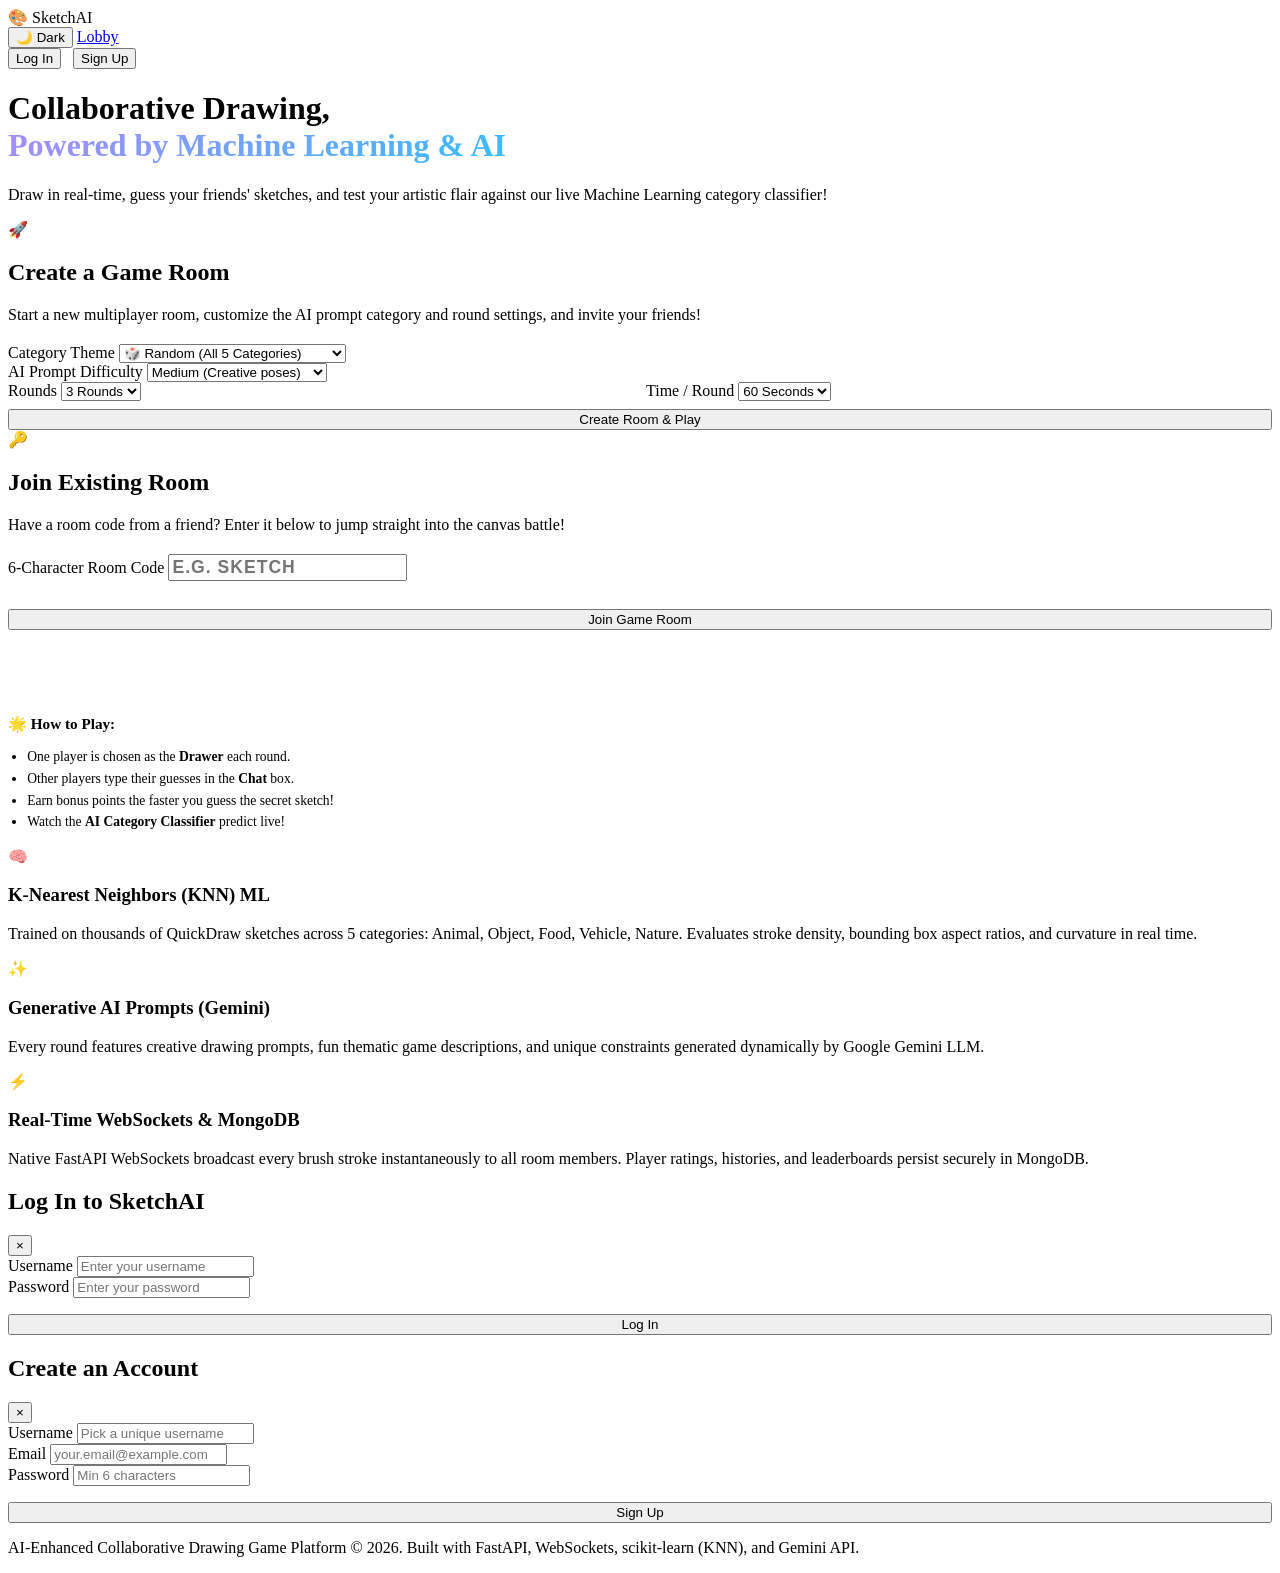
==== Frontend/index.html @ 798895f4 "Fix: WhatsApp-like chat scroll, continuous live stroke streaming, space in usernames, and glowing an" ====
<!DOCTYPE html>
<html lang="en">
<head>
  <meta charset="UTF-8">
  <meta name="viewport" content="width=device-width, initial-scale=1.0">
  <title>SketchAI - Collaborative Drawing Game</title>
  <link rel="stylesheet" href="/static/css/styles.css?v=3.0">
  <link rel="preconnect" href="https://fonts.googleapis.com">
  <link rel="preconnect" href="https://fonts.gstatic.com" crossorigin>
  <link href="https://fonts.googleapis.com/css2?family=Inter:wght@400;500;600;700;800&display=swap" rel="stylesheet">
</head>
<body>

  <!-- Navigation Bar -->
  <header class="navbar">
    <div class="brand">
      <span class="brand-icon">🎨</span>
      <span>SketchAI</span>
    </div>
    <nav class="nav-links">
      <button class="theme-toggle-btn" title="Toggle Light / Dark Mode">
        <span class="theme-toggle-icon">🌙</span>
        <span class="theme-toggle-text">Dark</span>
      </button>
      <a href="/" class="nav-item active">Lobby</a>
      <div id="nav-user-section" style="display:flex; align-items:center; gap:0.75rem;">
        <button class="btn btn-secondary open-login-btn">Log In</button>
        <button class="btn btn-primary open-register-btn">Sign Up</button>
      </div>
    </nav>
  </header>

  <!-- Hero Section -->
  <main class="hero-container">
    <div class="hero-header">
      <h1 class="hero-title">
        Collaborative Drawing, <br>
        <span style="background:linear-gradient(135deg, #a78bfa, #38bdf8); -webkit-background-clip:text; -webkit-text-fill-color:transparent;">
          Powered by Machine Learning & AI
        </span>
      </h1>
      <p class="hero-subtitle" id="hero-game-description">
        Draw in real-time, guess your friends' sketches, and test your artistic flair against our live Machine Learning category classifier!
      </p>
    </div>

    <!-- Quick Action Cards: Create & Join -->
    <div class="cards-grid">
      <!-- Create Room Card -->
      <div class="feature-card">
        <span class="card-icon">🚀</span>
        <h2 class="card-title">Create a Game Room</h2>
        <p class="card-desc">Start a new multiplayer room, customize the AI prompt category and round settings, and invite your friends!</p>
        
        <form id="create-room-form" style="margin-top:1.25rem;">
          <div class="form-group">
            <label class="form-label">Category Theme</label>
            <select id="room-category" class="form-select">
              <option value="Random">🎲 Random (All 5 Categories)</option>
              <option value="Animal">🐾 Animals (Cat, Dog, Bird...)</option>
              <option value="Food">🍕 Food (Pizza, Cake, Apple...)</option>
              <option value="Vehicle">🚗 Vehicles (Car, Airplane...)</option>
              <option value="Nature">🌲 Nature (Tree, Sun, Mountain...)</option>
              <option value="Object">☕ Objects (Cup, Clock, Chair...)</option>
            </select>
          </div>

          <div class="form-group">
            <label class="form-label">AI Prompt Difficulty</label>
            <select id="room-difficulty" class="form-select">
              <option value="easy">Easy (Classic shapes)</option>
              <option value="medium" selected>Medium (Creative poses)</option>
              <option value="hard">Hard (Detailed challenges)</option>
            </select>
          </div>

          <div style="display:grid; grid-template-columns:1fr 1fr; gap:0.75rem;">
            <div class="form-group">
              <label class="form-label">Rounds</label>
              <select id="room-rounds" class="form-select">
                <option value="1">1 Round</option>
                <option value="2">2 Rounds</option>
                <option value="3" selected>3 Rounds</option>
                <option value="5">5 Rounds</option>
              </select>
            </div>
            <div class="form-group">
              <label class="form-label">Time / Round</label>
              <select id="room-duration" class="form-select">
                <option value="45">45 Seconds</option>
                <option value="60" selected>60 Seconds</option>
                <option value="90">90 Seconds</option>
              </select>
            </div>
          </div>

          <button type="submit" class="btn btn-primary" style="width:100%; margin-top:0.5rem;">
            Create Room & Play
          </button>
        </form>
      </div>

      <!-- Join Room Card -->
      <div class="feature-card">
        <span class="card-icon">🔑</span>
        <h2 class="card-title">Join Existing Room</h2>
        <p class="card-desc">Have a room code from a friend? Enter it below to jump straight into the canvas battle!</p>

        <form id="join-room-form" style="margin-top:1.25rem;">
          <div class="form-group">
            <label class="form-label">6-Character Room Code</label>
            <input type="text" id="join-room-code" class="form-input" placeholder="e.g. SKETCH" maxlength="8" required style="text-transform:uppercase; font-weight:700; font-size:1.1rem; letter-spacing:1px;">
          </div>
          <button type="submit" class="btn btn-accent" style="width:100%; margin-top:1.8rem;">
            Join Game Room
          </button>
        </form>

        <div style="margin-top:2.5rem; padding-top:1.5rem; border-top:1px solid var(--border-color);">
          <h4 style="font-size:0.95rem; color:var(--text-muted); margin-bottom:0.75rem;">🌟 How to Play:</h4>
          <ul style="color:var(--text-muted); font-size:0.85rem; line-height:1.6; padding-left:1.2rem;">
            <li>One player is chosen as the <strong>Drawer</strong> each round.</li>
            <li>Other players type their guesses in the <strong>Chat</strong> box.</li>
            <li>Earn bonus points the faster you guess the secret sketch!</li>
            <li>Watch the <strong>AI Category Classifier</strong> predict live!</li>
          </ul>
        </div>
      </div>
    </div>

    <!-- Features Overview -->
    <div class="cards-grid">
      <div class="feature-card">
        <span class="card-icon">🧠</span>
        <h3 class="card-title">K-Nearest Neighbors (KNN) ML</h3>
        <p class="card-desc">Trained on thousands of QuickDraw sketches across 5 categories: Animal, Object, Food, Vehicle, Nature. Evaluates stroke density, bounding box aspect ratios, and curvature in real time.</p>
      </div>
      <div class="feature-card">
        <span class="card-icon">✨</span>
        <h3 class="card-title">Generative AI Prompts (Gemini)</h3>
        <p class="card-desc">Every round features creative drawing prompts, fun thematic game descriptions, and unique constraints generated dynamically by Google Gemini LLM.</p>
      </div>
      <div class="feature-card">
        <span class="card-icon">⚡</span>
        <h3 class="card-title">Real-Time WebSockets & MongoDB</h3>
        <p class="card-desc">Native FastAPI WebSockets broadcast every brush stroke instantaneously to all room members. Player ratings, histories, and leaderboards persist securely in MongoDB.</p>
      </div>
    </div>
  </main>

  <!-- Login Modal -->
  <div id="login-modal" class="modal-overlay">
    <div class="modal-card">
      <div class="modal-header">
        <h2>Log In to SketchAI</h2>
        <button class="modal-close">&times;</button>
      </div>
      <form id="login-form">
        <div class="form-group">
          <label class="form-label">Username</label>
          <input type="text" id="login-username" class="form-input" required placeholder="Enter your username">
        </div>
        <div class="form-group">
          <label class="form-label">Password</label>
          <input type="password" id="login-password" class="form-input" required placeholder="Enter your password">
        </div>
        <button type="submit" class="btn btn-primary" style="width:100%; margin-top:1rem;">Log In</button>
      </form>
    </div>
  </div>

  <!-- Register Modal -->
  <div id="register-modal" class="modal-overlay">
    <div class="modal-card">
      <div class="modal-header">
        <h2>Create an Account</h2>
        <button class="modal-close">&times;</button>
      </div>
      <form id="register-form">
        <div class="form-group">
          <label class="form-label">Username</label>
          <input type="text" id="reg-username" class="form-input" required placeholder="Pick a unique username">
        </div>
        <div class="form-group">
          <label class="form-label">Email</label>
          <input type="email" id="reg-email" class="form-input" required placeholder="your.email@example.com">
        </div>
        <div class="form-group">
          <label class="form-label">Password</label>
          <input type="password" id="reg-password" class="form-input" required placeholder="Min 6 characters">
        </div>
        <button type="submit" class="btn btn-accent" style="width:100%; margin-top:1rem;">Sign Up</button>
      </form>
    </div>
  </div>

  <footer>
    <p>AI-Enhanced Collaborative Drawing Game Platform &copy; 2026. Built with FastAPI, WebSockets, scikit-learn (KNN), and Gemini API.</p>
  </footer>

  <script src="/static/js/api.js?v=3.0"></script>
  <script src="/static/js/auth.js?v=3.0"></script>
  <script>
    // Handle create room
    document.getElementById('create-room-form')?.addEventListener('submit', async (e) => {
      e.preventDefault();
      const category = document.getElementById('room-category').value;
      const difficulty = document.getElementById('room-difficulty').value;
      const rounds = parseInt(document.getElementById('room-rounds').value, 10);
      const duration = parseInt(document.getElementById('room-duration').value, 10);

      try {
        const room = await api.createRoom({
          category,
          difficulty,
          max_rounds: rounds,
          round_duration: duration
        });
        showToast(`Room created: ${room.room_code}! Redirecting...`, 'success');
        setTimeout(() => {
          window.location.href = `/game?room=${room.room_code}`;
        }, 800);
      } catch (err) {
        showToast(err.message, 'error');
      }
    });

    // Handle join room
    document.getElementById('join-room-form')?.addEventListener('submit', async (e) => {
      e.preventDefault();
      const code = document.getElementById('join-room-code').value.trim().toUpperCase();
      if (!code) return;

      try {
        const room = await api.joinRoom(code);
        showToast(`Joining room ${room.room_code}...`, 'success');
        setTimeout(() => {
          window.location.href = `/game?room=${room.room_code}`;
        }, 600);
      } catch (err) {
        showToast(err.message, 'error');
      }
    });

    // Load AI game description
    api.getGameDescription().then(data => {
      if (data && data.description) {
        document.getElementById('hero-game-description').textContent = data.description;
      }
    }).catch(() => {});
  </script>
</body>
</html>
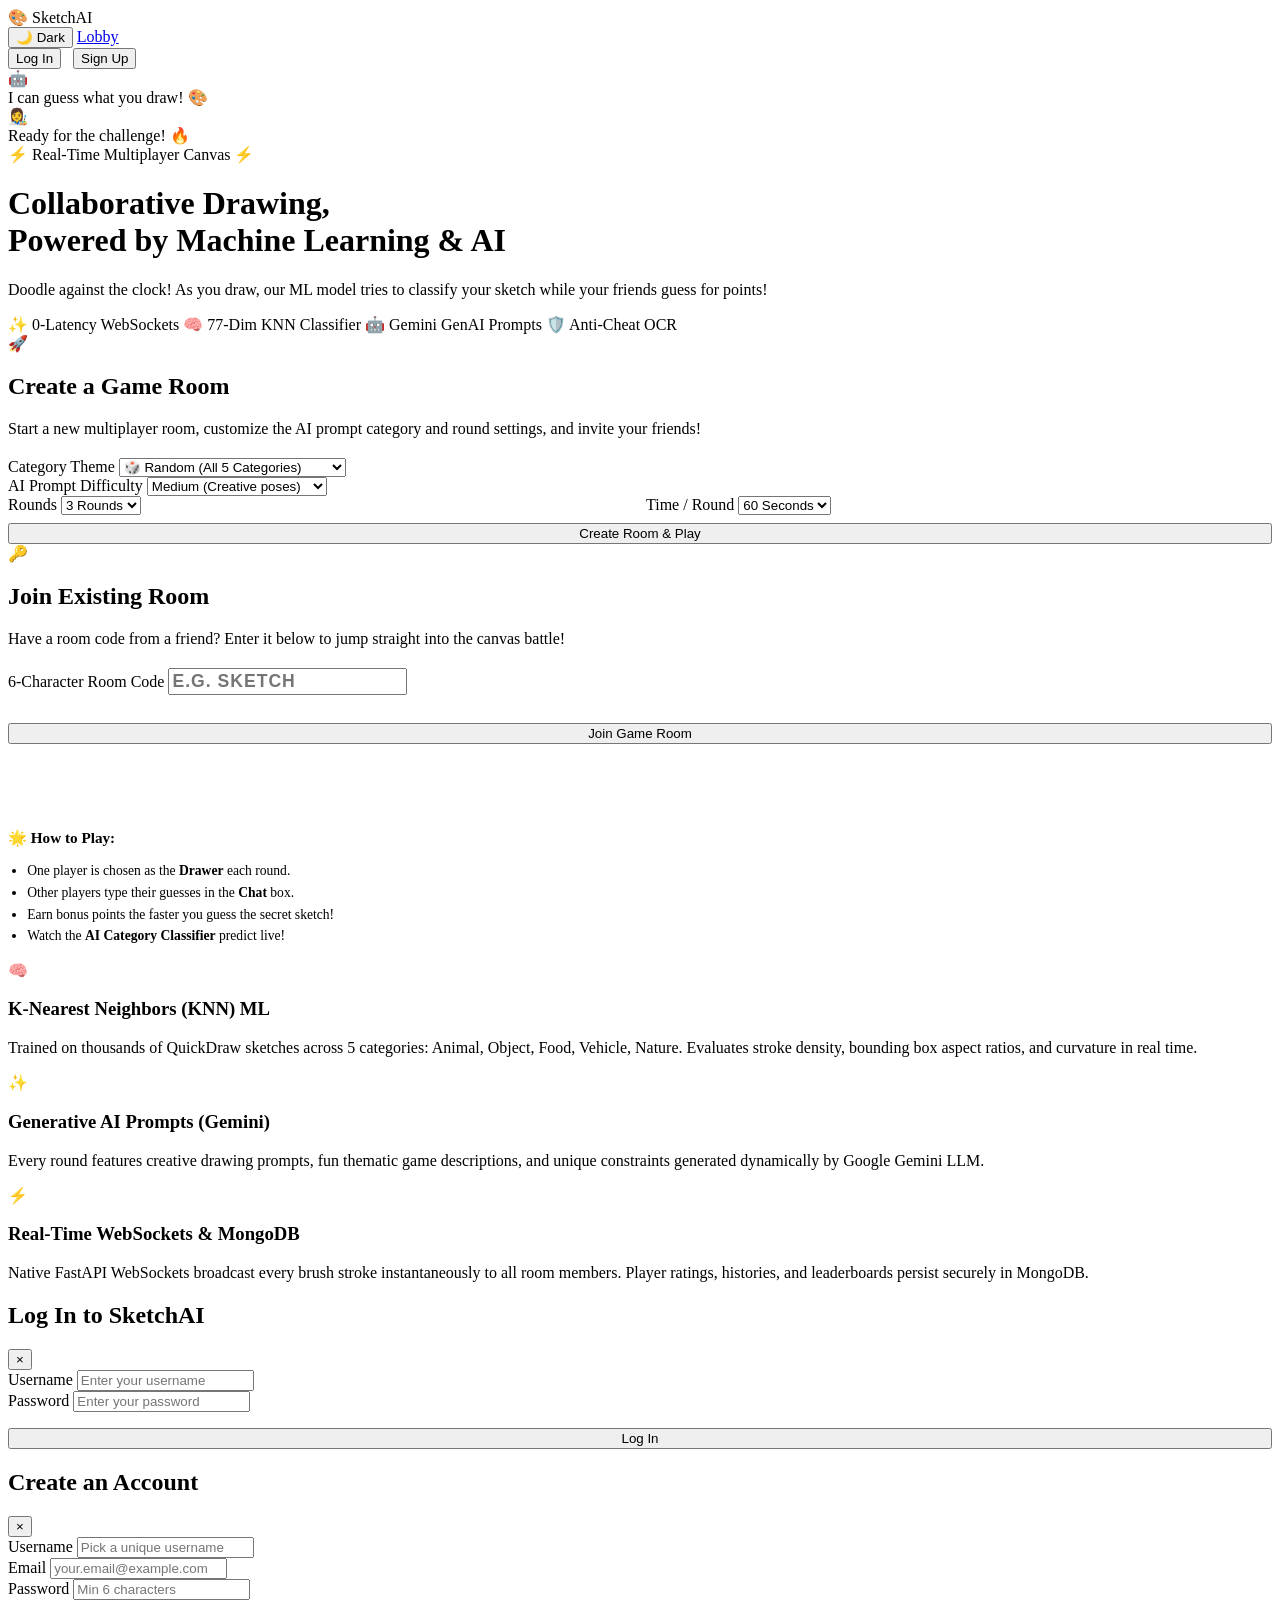
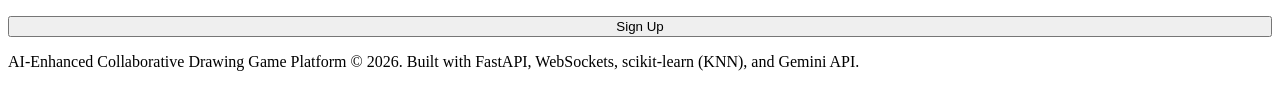
==== commit 415b2970: "Mass UI overhaul: High-contrast moving animated gradient text, floating interactive mascots, feature" ====
--- a/Frontend/index.html
+++ b/Frontend/index.html
@@ -11,6 +11,9 @@
 </head>
 <body>
 
+  <!-- Background Floating Animated Particles Canvas -->
+  <canvas id="bg-particle-canvas" style="position:fixed; top:0; left:0; width:100vw; height:100vh; pointer-events:none; z-index:0;"></canvas>
+
   <!-- Navigation Bar -->
   <header class="navbar">
     <div class="brand">
@@ -32,16 +35,37 @@
 
   <!-- Hero Section -->
   <main class="hero-container">
+    <!-- Floating Gamified Characters -->
+    <div class="mascot-container">
+      <div class="mascot mascot-left" title="AI Robot Master">
+        <div class="mascot-avatar">🤖</div>
+        <div class="mascot-speech">I can guess what you draw! 🎨</div>
+      </div>
+      <div class="mascot mascot-right" title="Player Artist">
+        <div class="mascot-avatar">👩‍🎨</div>
+        <div class="mascot-speech">Ready for the challenge! 🔥</div>
+      </div>
+    </div>
+
     <div class="hero-header">
+      <div class="hero-badge">⚡ Real-Time Multiplayer Canvas ⚡</div>
       <h1 class="hero-title">
         Collaborative Drawing, <br>
-        <span style="background:linear-gradient(135deg, #a78bfa, #38bdf8); -webkit-background-clip:text; -webkit-text-fill-color:transparent;">
+        <span class="hero-gradient-text">
           Powered by Machine Learning & AI
         </span>
       </h1>
       <p class="hero-subtitle" id="hero-game-description">
-        Draw in real-time, guess your friends' sketches, and test your artistic flair against our live Machine Learning category classifier!
+        Doodle against the clock! As you draw, our ML model tries to classify your sketch while your friends guess for points!
       </p>
+
+      <!-- Live Floating Badges -->
+      <div class="hero-tags">
+        <span class="tag-item">✨ 0-Latency WebSockets</span>
+        <span class="tag-item">🧠 77-Dim KNN Classifier</span>
+        <span class="tag-item">🤖 Gemini GenAI Prompts</span>
+        <span class="tag-item">🛡️ Anti-Cheat OCR</span>
+      </div>
     </div>
 
     <!-- Quick Action Cards: Create & Join -->
@@ -248,6 +272,76 @@
         document.getElementById('hero-game-description').textContent = data.description;
       }
     }).catch(() => {});
+
+    // --- Interactive Floating Animated Drawing Particles Canvas ---
+    (function initParticleCanvas() {
+      const canvas = document.getElementById('bg-particle-canvas');
+      if (!canvas) return;
+      const ctx = canvas.getContext('2d');
+      let w, h;
+      function resize() {
+        w = canvas.width = window.innerWidth;
+        h = canvas.height = window.innerHeight;
+      }
+      window.addEventListener('resize', resize);
+      resize();
+
+      const particles = [];
+      const colors = ['rgba(167, 139, 250, 0.45)', 'rgba(56, 189, 248, 0.45)', 'rgba(236, 72, 153, 0.4)', 'rgba(251, 191, 36, 0.35)'];
+      for (let i = 0; i < 45; i++) {
+        particles.push({
+          x: Math.random() * w,
+          y: Math.random() * h,
+          r: Math.random() * 4 + 2,
+          dx: (Math.random() - 0.5) * 0.9,
+          dy: (Math.random() - 0.5) * 0.9,
+          color: colors[Math.floor(Math.random() * colors.length)],
+          angle: Math.random() * Math.PI * 2,
+          speed: Math.random() * 0.02 + 0.01
+        });
+      }
+
+      function animate() {
+        ctx.clearRect(0, 0, w, h);
+
+        // Draw connections between close particles
+        for (let i = 0; i < particles.length; i++) {
+          for (let j = i + 1; j < particles.length; j++) {
+            const dist = Math.hypot(particles[i].x - particles[j].x, particles[i].y - particles[j].y);
+            if (dist < 130) {
+              ctx.strokeStyle = `rgba(167, 139, 250, ${0.2 * (1 - dist / 130)})`;
+              ctx.lineWidth = 1;
+              ctx.beginPath();
+              ctx.moveTo(particles[i].x, particles[i].y);
+              ctx.lineTo(particles[j].x, particles[j].y);
+              ctx.stroke();
+            }
+          }
+        }
+
+        // Draw and update particles
+        particles.forEach(p => {
+          p.x += p.dx;
+          p.y += p.dy;
+          p.angle += p.speed;
+
+          if (p.x < 0) p.x = w;
+          if (p.x > w) p.x = 0;
+          if (p.y < 0) p.y = h;
+          if (p.y > h) p.y = 0;
+
+          ctx.beginPath();
+          ctx.arc(p.x, p.y, p.r + Math.sin(p.angle) * 1.5, 0, Math.PI * 2);
+          ctx.fillStyle = p.color;
+          ctx.shadowBlur = 12;
+          ctx.shadowColor = p.color;
+          ctx.fill();
+        });
+
+        requestAnimationFrame(animate);
+      }
+      animate();
+    })();
   </script>
 </body>
 </html>
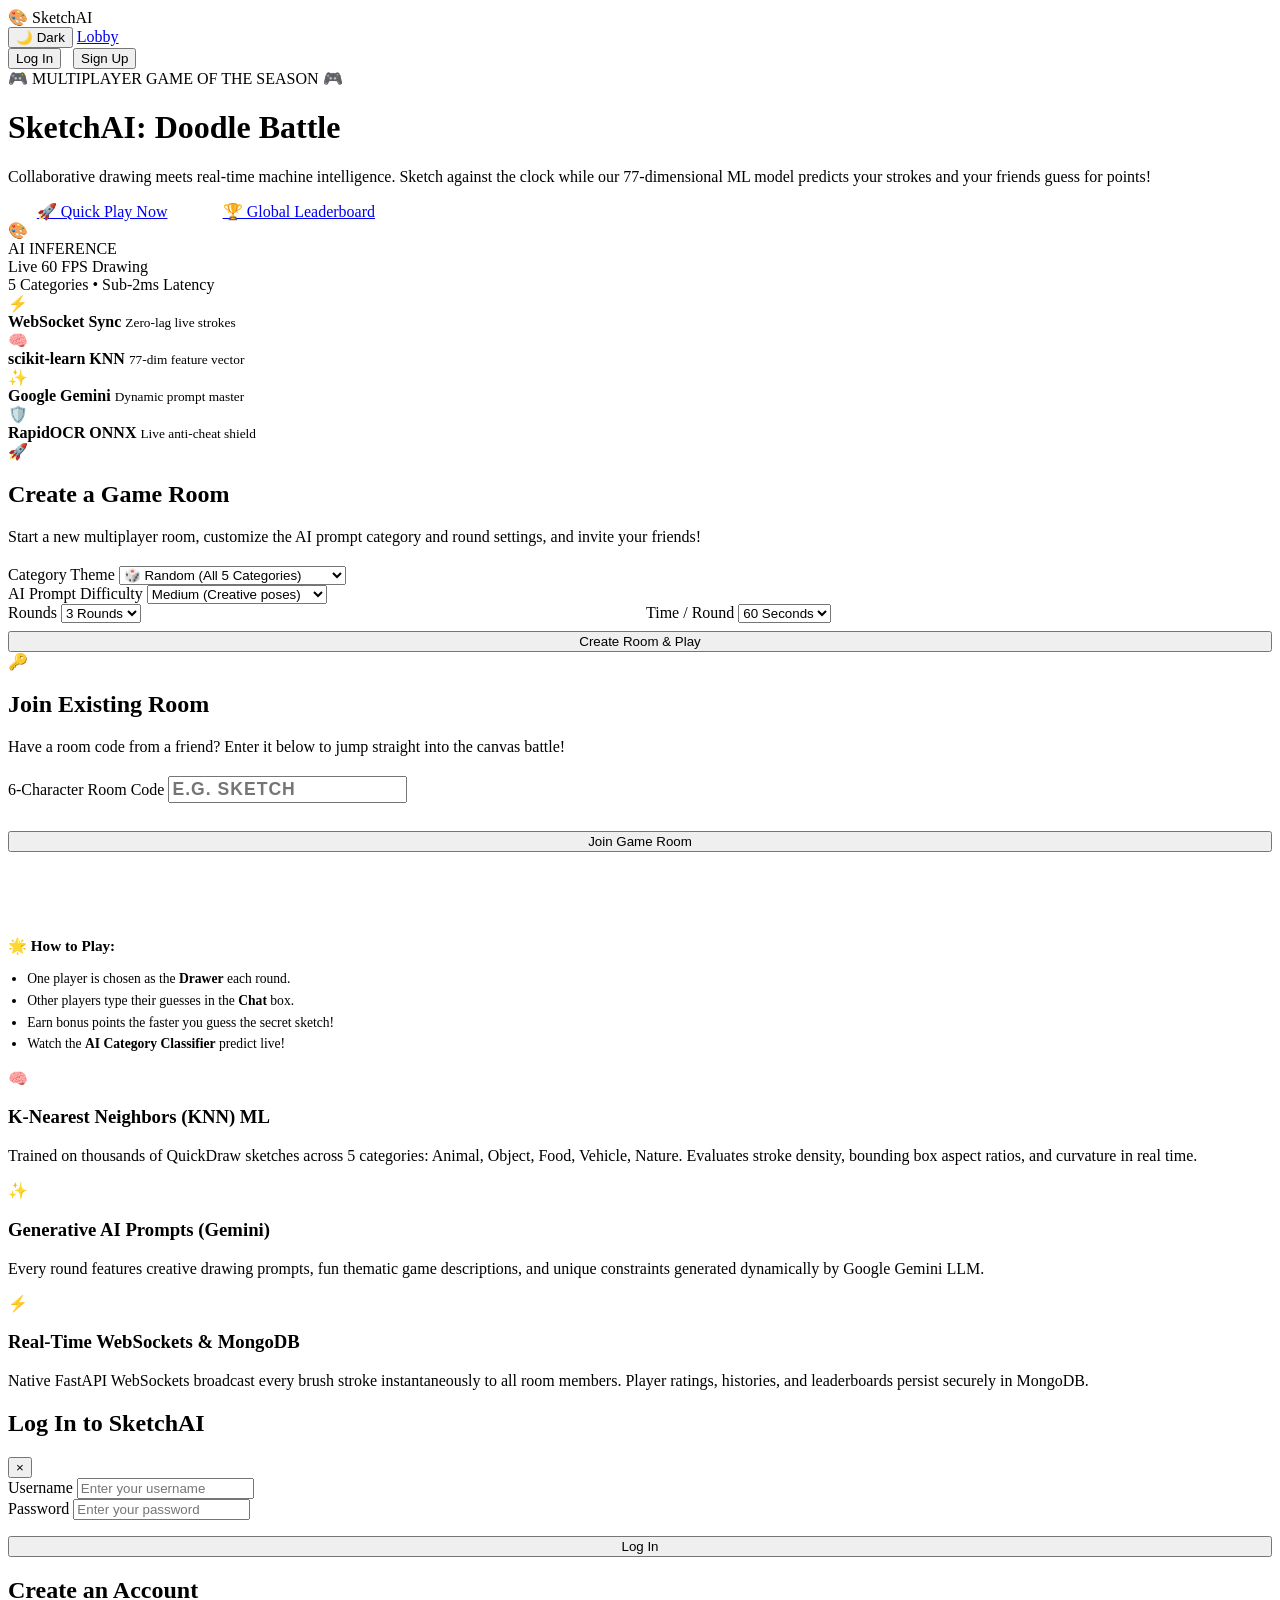
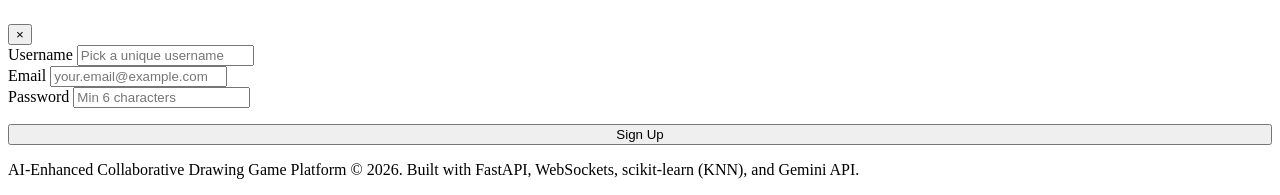
==== commit 14b8b62a: "Redesign: Premium Gaming Store & Console style Hero Showcase banner with live stat strip and quick a" ====
--- a/Frontend/index.html
+++ b/Frontend/index.html
@@ -33,43 +33,71 @@
     </nav>
   </header>
 
-  <!-- Hero Section -->
+  <!-- Hero Section (Gaming Store / Console Layout Inspiration) -->
   <main class="hero-container">
-    <!-- Floating Gamified Characters -->
-    <div class="mascot-container">
-      <div class="mascot mascot-left" title="AI Robot Master">
-        <div class="mascot-avatar">🤖</div>
-        <div class="mascot-speech">I can guess what you draw! 🎨</div>
-      </div>
-      <div class="mascot mascot-right" title="Player Artist">
-        <div class="mascot-avatar">👩‍🎨</div>
-        <div class="mascot-speech">Ready for the challenge! 🔥</div>
-      </div>
-    </div>
-
-    <div class="hero-header">
-      <div class="hero-badge">⚡ Real-Time Multiplayer Canvas ⚡</div>
-      <h1 class="hero-title">
-        Collaborative Drawing, <br>
-        <span class="hero-gradient-text">
-          Powered by Machine Learning & AI
-        </span>
-      </h1>
-      <p class="hero-subtitle" id="hero-game-description">
-        Doodle against the clock! As you draw, our ML model tries to classify your sketch while your friends guess for points!
-      </p>
-
-      <!-- Live Floating Badges -->
-      <div class="hero-tags">
-        <span class="tag-item">✨ 0-Latency WebSockets</span>
-        <span class="tag-item">🧠 77-Dim KNN Classifier</span>
-        <span class="tag-item">🤖 Gemini GenAI Prompts</span>
-        <span class="tag-item">🛡️ Anti-Cheat OCR</span>
+    <!-- Top Showcase Banner / Featured Game Spotlight -->
+    <div class="game-showcase-banner">
+      <div class="showcase-content">
+        <div class="showcase-badge">🎮 MULTIPLAYER GAME OF THE SEASON 🎮</div>
+        <h1 class="showcase-title">SketchAI: Doodle Battle</h1>
+        <p class="showcase-subtitle">
+          Collaborative drawing meets real-time machine intelligence. Sketch against the clock while our 77-dimensional ML model predicts your strokes and your friends guess for points!
+        </p>
+        <div class="showcase-actions">
+          <a href="#quick-play" class="btn btn-primary" style="padding:0.75rem 1.8rem; font-size:1rem;">🚀 Quick Play Now</a>
+          <a href="/dashboard" class="btn btn-secondary" style="padding:0.75rem 1.4rem;">🏆 Global Leaderboard</a>
+        </div>
+      </div>
+
+      <div class="showcase-art">
+        <div class="art-card">
+          <div class="art-visual">
+            <span class="art-emoji">🎨</span>
+            <div class="art-pulse"></div>
+          </div>
+          <div class="art-info">
+            <div class="art-tag">AI INFERENCE</div>
+            <div class="art-title">Live 60 FPS Drawing</div>
+            <div class="art-meta">5 Categories • Sub-2ms Latency</div>
+          </div>
+        </div>
+      </div>
+    </div>
+
+    <!-- Live Quick Stats Strip (Xbox / Steam Store Style) -->
+    <div class="store-stats-strip">
+      <div class="stat-pill">
+        <span class="pill-icon">⚡</span>
+        <div class="pill-text">
+          <strong>WebSocket Sync</strong>
+          <small>Zero-lag live strokes</small>
+        </div>
+      </div>
+      <div class="stat-pill">
+        <span class="pill-icon">🧠</span>
+        <div class="pill-text">
+          <strong>scikit-learn KNN</strong>
+          <small>77-dim feature vector</small>
+        </div>
+      </div>
+      <div class="stat-pill">
+        <span class="pill-icon">✨</span>
+        <div class="pill-text">
+          <strong>Google Gemini</strong>
+          <small>Dynamic prompt master</small>
+        </div>
+      </div>
+      <div class="stat-pill">
+        <span class="pill-icon">🛡️</span>
+        <div class="pill-text">
+          <strong>RapidOCR ONNX</strong>
+          <small>Live anti-cheat shield</small>
+        </div>
       </div>
     </div>
 
     <!-- Quick Action Cards: Create & Join -->
-    <div class="cards-grid">
+    <div id="quick-play" class="cards-grid">
       <!-- Create Room Card -->
       <div class="feature-card">
         <span class="card-icon">🚀</span>
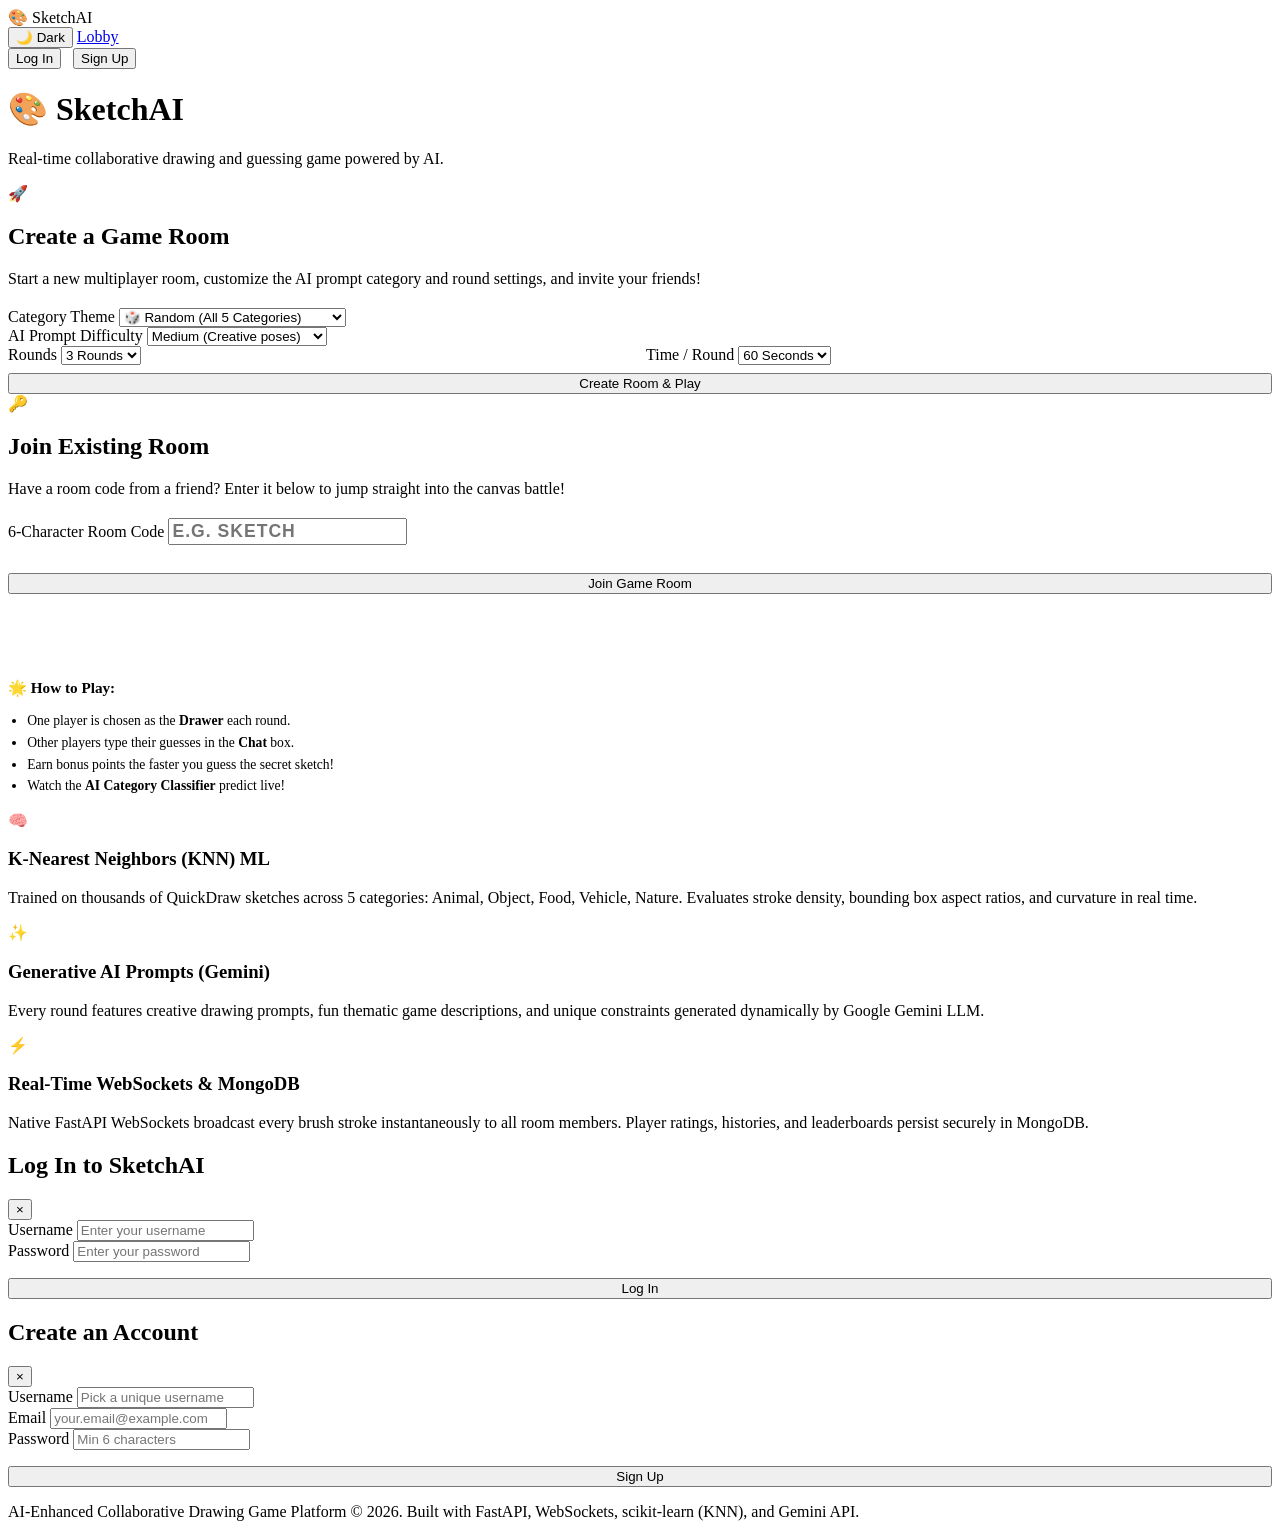
==== commit e5cbbb27: "Refactor to super clean, clutter-free minimalist design: Removed blue banner and noise, clean typogr" ====
--- a/Frontend/index.html
+++ b/Frontend/index.html
@@ -33,71 +33,17 @@
     </nav>
   </header>
 
-  <!-- Hero Section (Gaming Store / Console Layout Inspiration) -->
+  <!-- Clean, Elegant, Minimalist Lobby -->
   <main class="hero-container">
-    <!-- Top Showcase Banner / Featured Game Spotlight -->
-    <div class="game-showcase-banner">
-      <div class="showcase-content">
-        <div class="showcase-badge">🎮 MULTIPLAYER GAME OF THE SEASON 🎮</div>
-        <h1 class="showcase-title">SketchAI: Doodle Battle</h1>
-        <p class="showcase-subtitle">
-          Collaborative drawing meets real-time machine intelligence. Sketch against the clock while our 77-dimensional ML model predicts your strokes and your friends guess for points!
-        </p>
-        <div class="showcase-actions">
-          <a href="#quick-play" class="btn btn-primary" style="padding:0.75rem 1.8rem; font-size:1rem;">🚀 Quick Play Now</a>
-          <a href="/dashboard" class="btn btn-secondary" style="padding:0.75rem 1.4rem;">🏆 Global Leaderboard</a>
-        </div>
-      </div>
-
-      <div class="showcase-art">
-        <div class="art-card">
-          <div class="art-visual">
-            <span class="art-emoji">🎨</span>
-            <div class="art-pulse"></div>
-          </div>
-          <div class="art-info">
-            <div class="art-tag">AI INFERENCE</div>
-            <div class="art-title">Live 60 FPS Drawing</div>
-            <div class="art-meta">5 Categories • Sub-2ms Latency</div>
-          </div>
-        </div>
-      </div>
-    </div>
-
-    <!-- Live Quick Stats Strip (Xbox / Steam Store Style) -->
-    <div class="store-stats-strip">
-      <div class="stat-pill">
-        <span class="pill-icon">⚡</span>
-        <div class="pill-text">
-          <strong>WebSocket Sync</strong>
-          <small>Zero-lag live strokes</small>
-        </div>
-      </div>
-      <div class="stat-pill">
-        <span class="pill-icon">🧠</span>
-        <div class="pill-text">
-          <strong>scikit-learn KNN</strong>
-          <small>77-dim feature vector</small>
-        </div>
-      </div>
-      <div class="stat-pill">
-        <span class="pill-icon">✨</span>
-        <div class="pill-text">
-          <strong>Google Gemini</strong>
-          <small>Dynamic prompt master</small>
-        </div>
-      </div>
-      <div class="stat-pill">
-        <span class="pill-icon">🛡️</span>
-        <div class="pill-text">
-          <strong>RapidOCR ONNX</strong>
-          <small>Live anti-cheat shield</small>
-        </div>
-      </div>
+    <div class="clean-hero-header">
+      <h1 class="clean-title">🎨 SketchAI</h1>
+      <p class="clean-subtitle">
+        Real-time collaborative drawing and guessing game powered by AI.
+      </p>
     </div>
 
     <!-- Quick Action Cards: Create & Join -->
-    <div id="quick-play" class="cards-grid">
+    <div class="cards-grid">
       <!-- Create Room Card -->
       <div class="feature-card">
         <span class="card-icon">🚀</span>
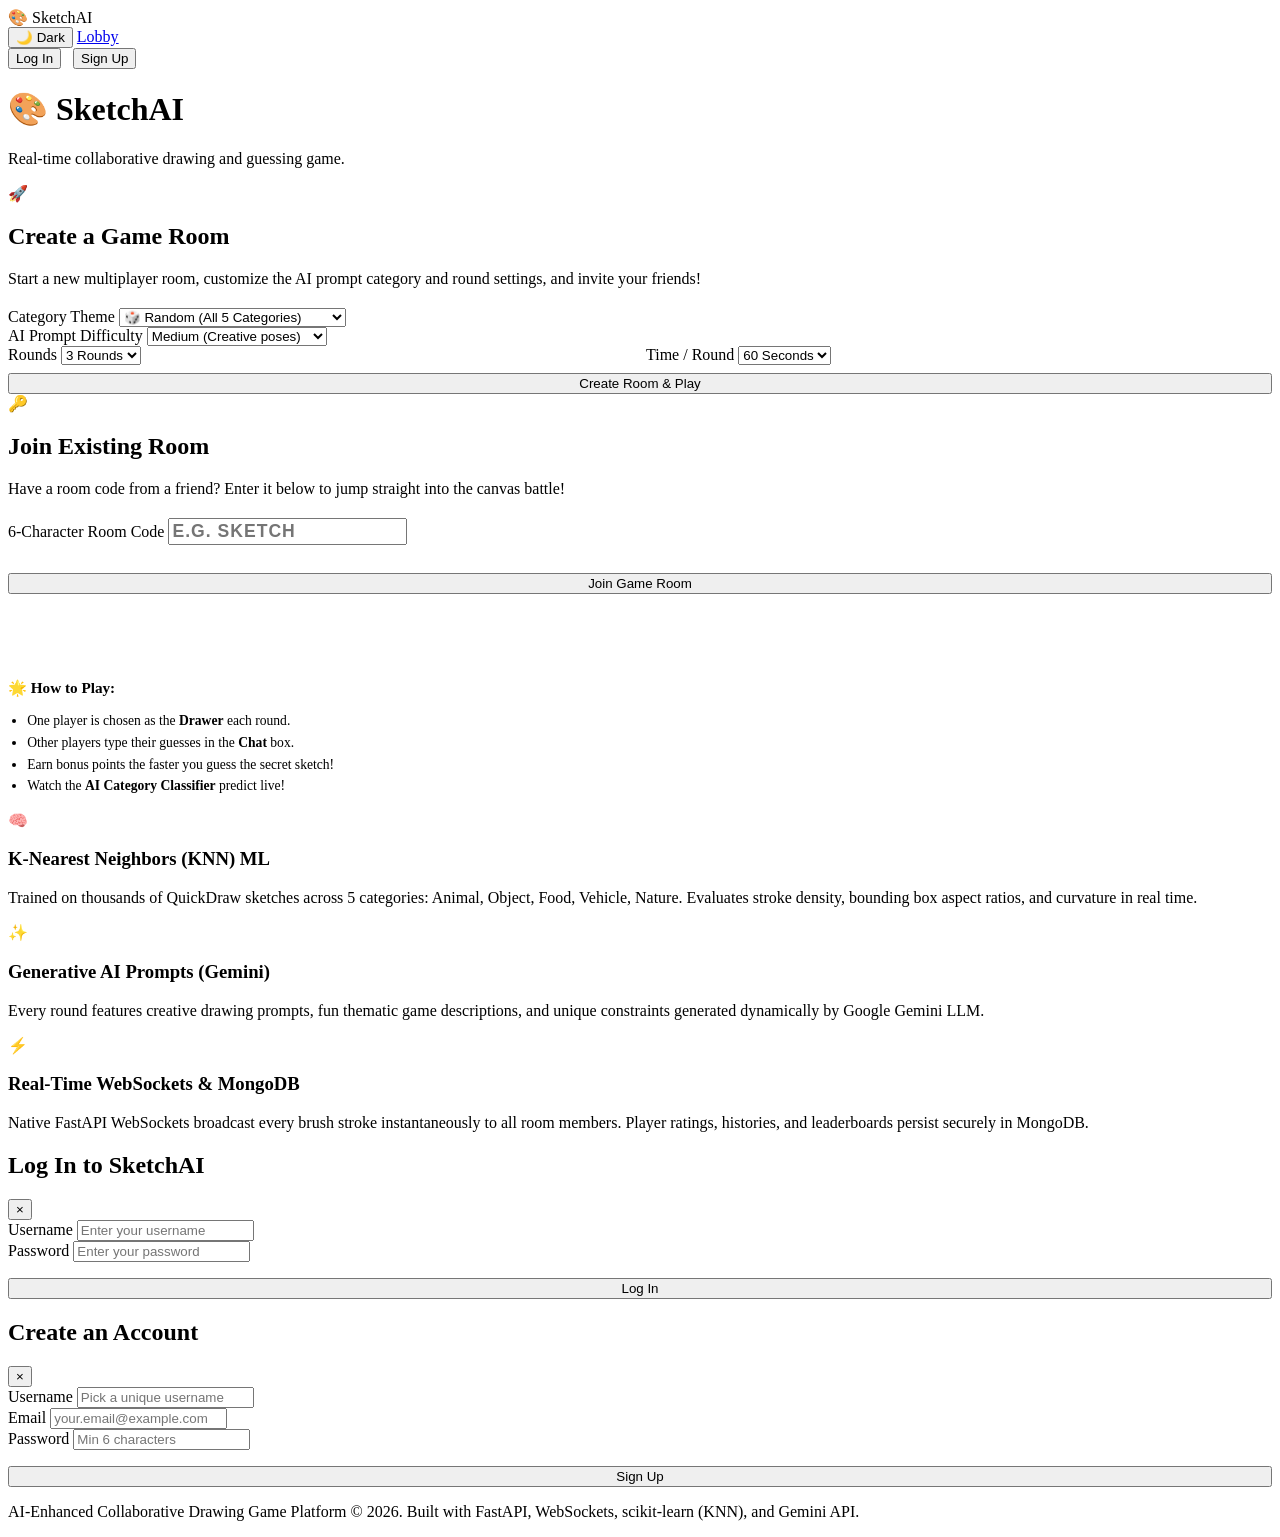
==== commit b8c08db1: "Remove powered by AI subtitle from landing page" ====
--- a/Frontend/index.html
+++ b/Frontend/index.html
@@ -38,7 +38,7 @@
     <div class="clean-hero-header">
       <h1 class="clean-title">🎨 SketchAI</h1>
       <p class="clean-subtitle">
-        Real-time collaborative drawing and guessing game powered by AI.
+        Real-time collaborative drawing and guessing game.
       </p>
     </div>
 
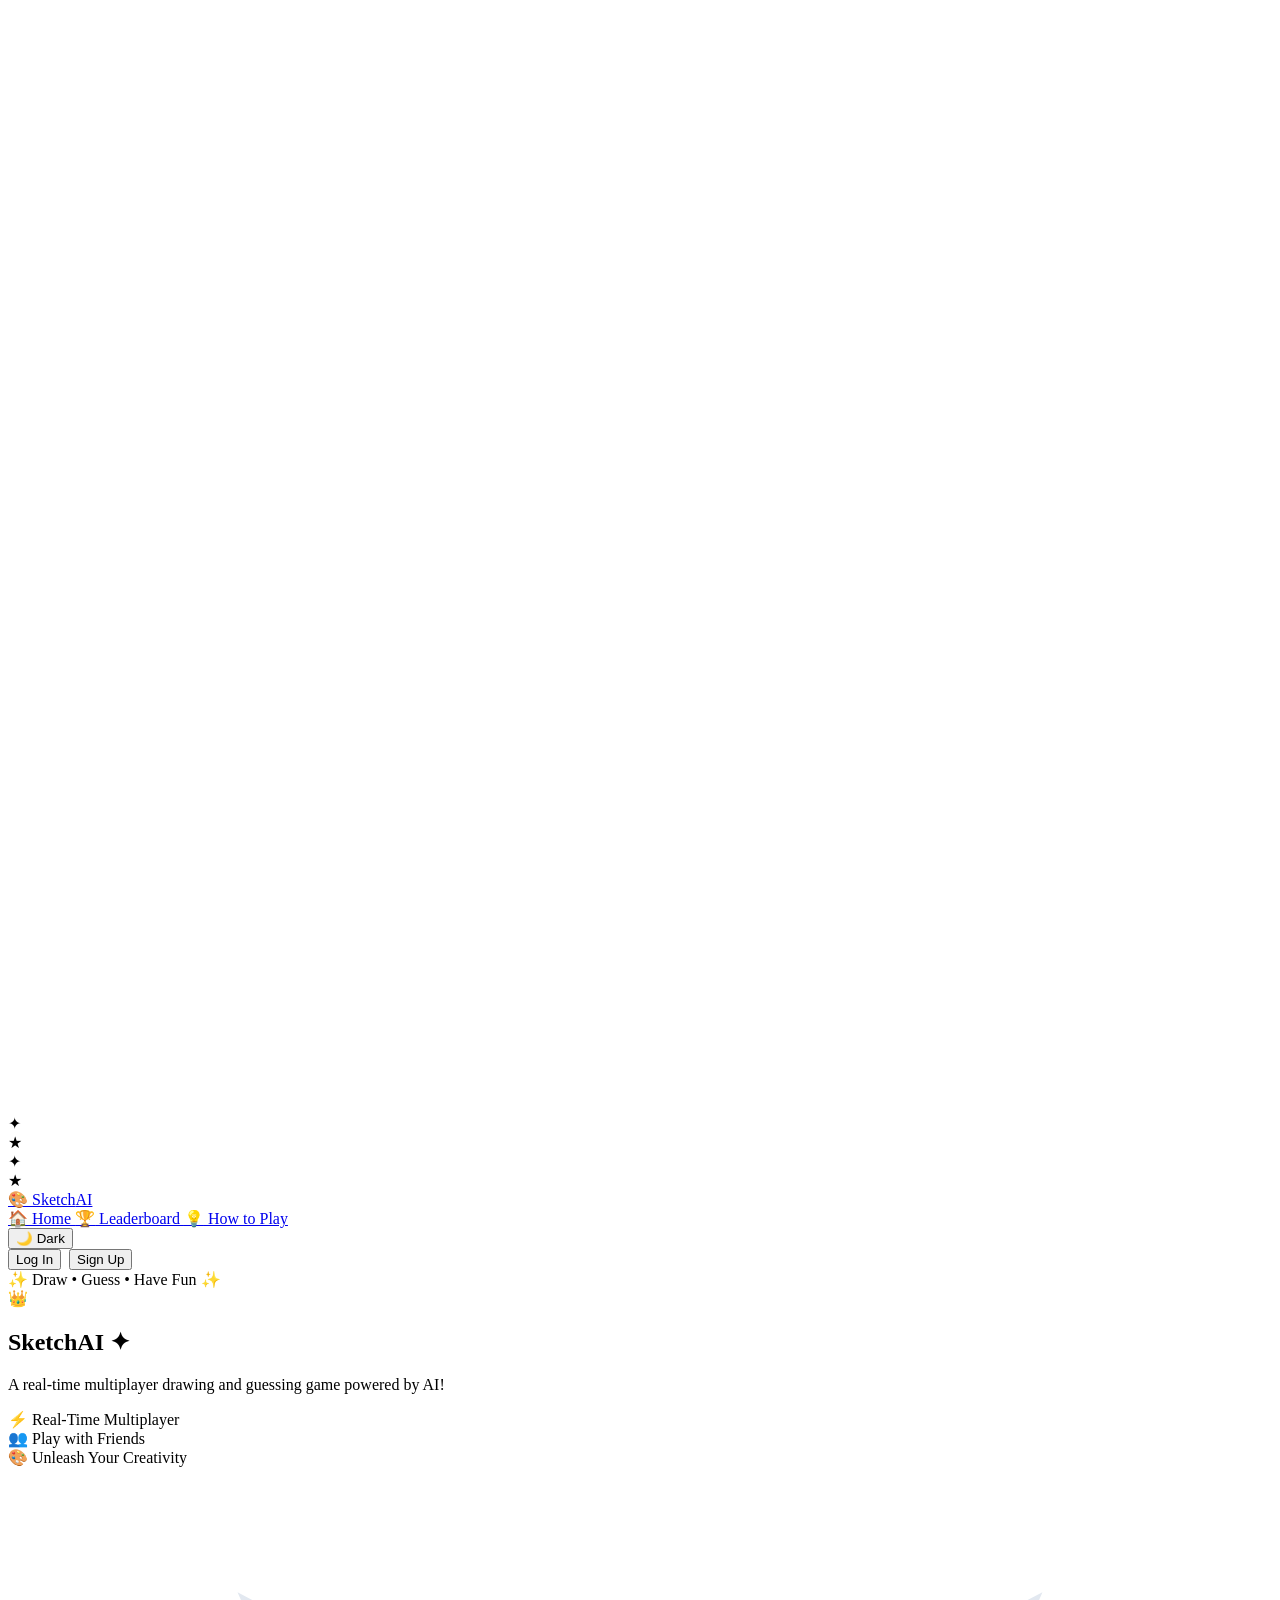
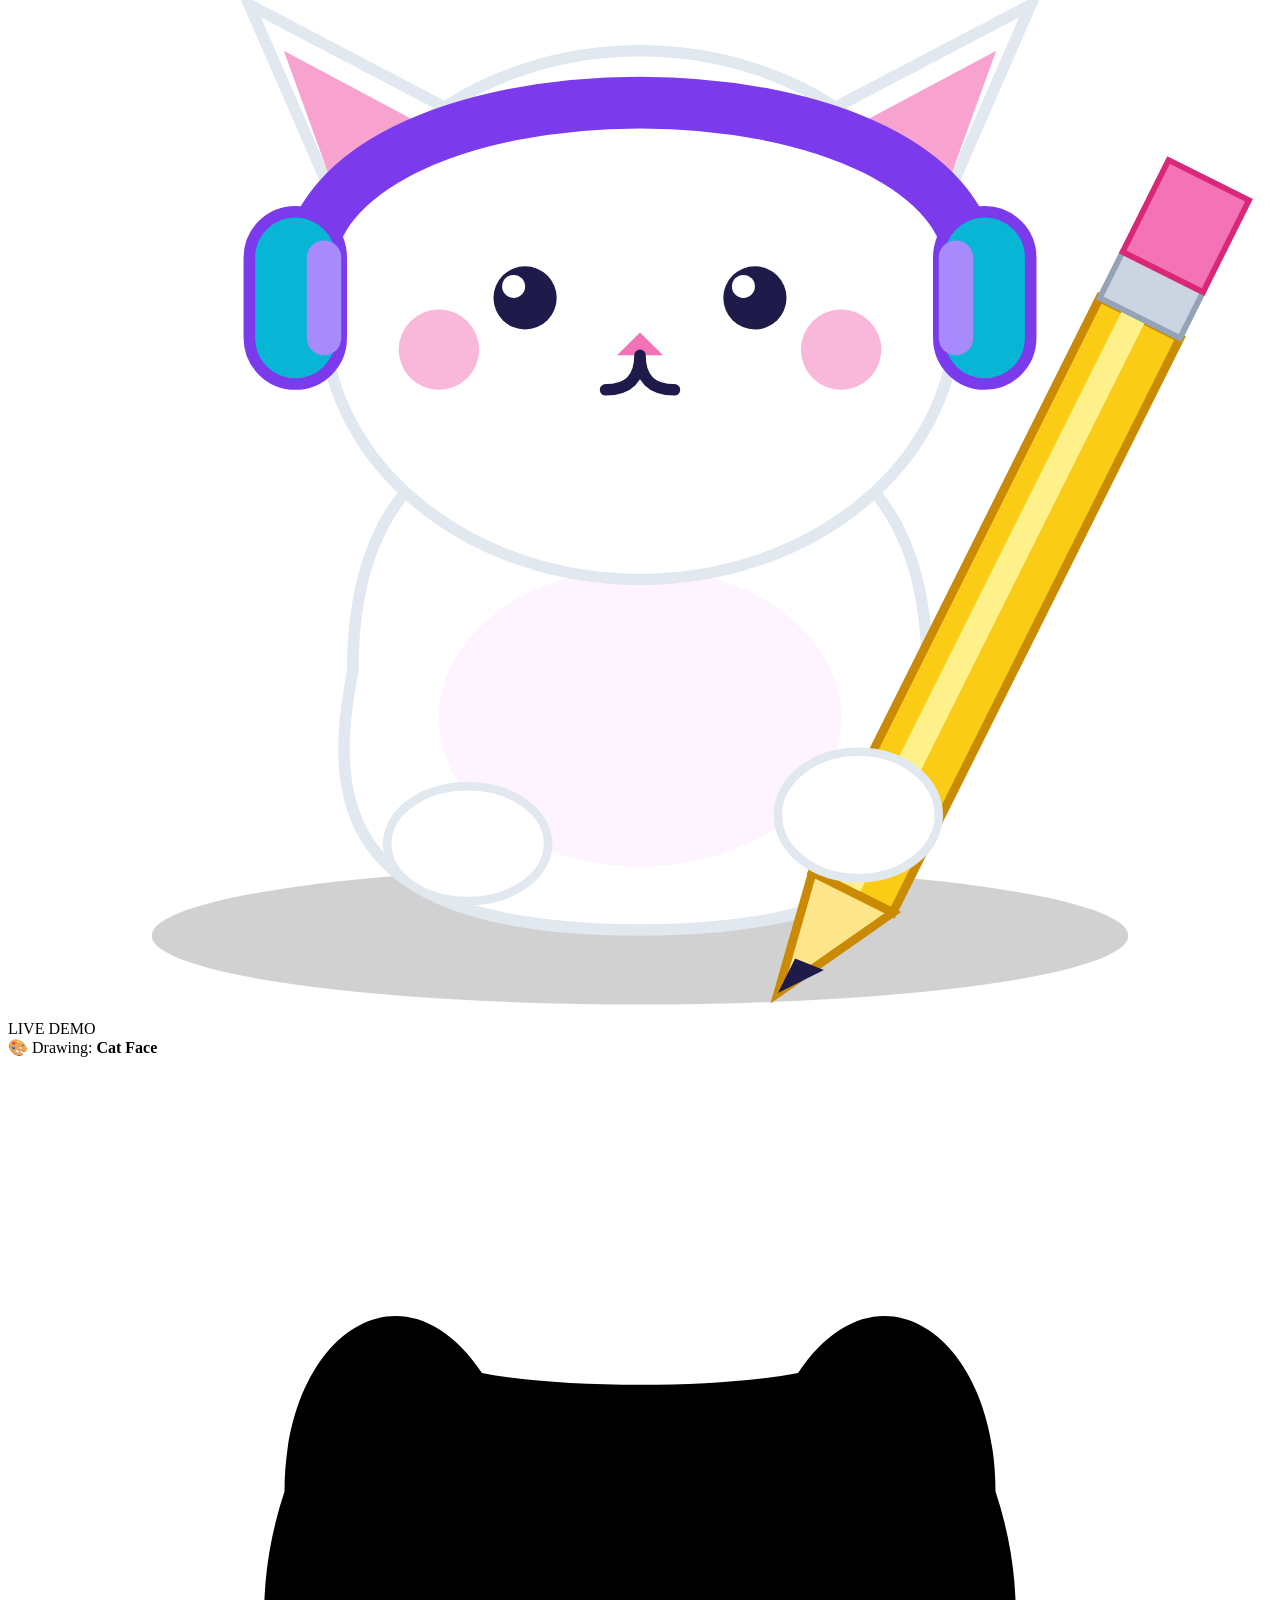
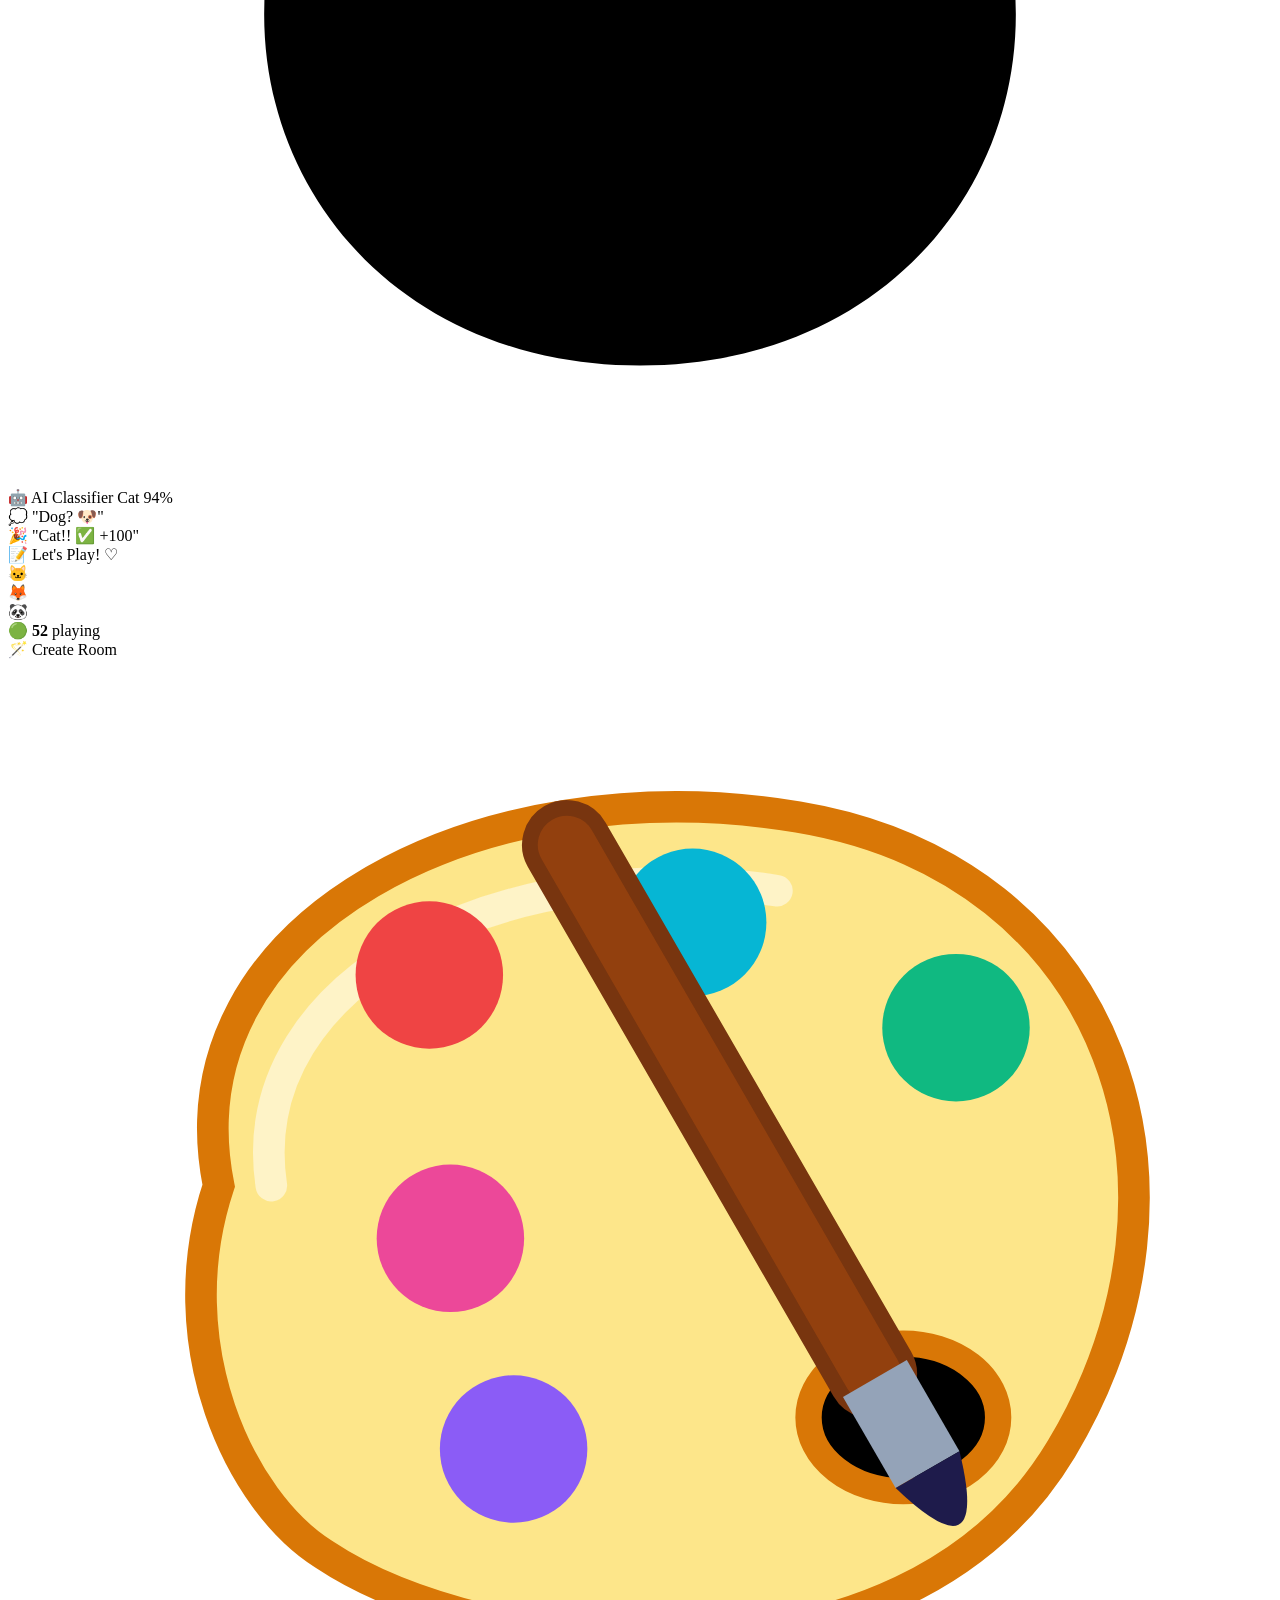
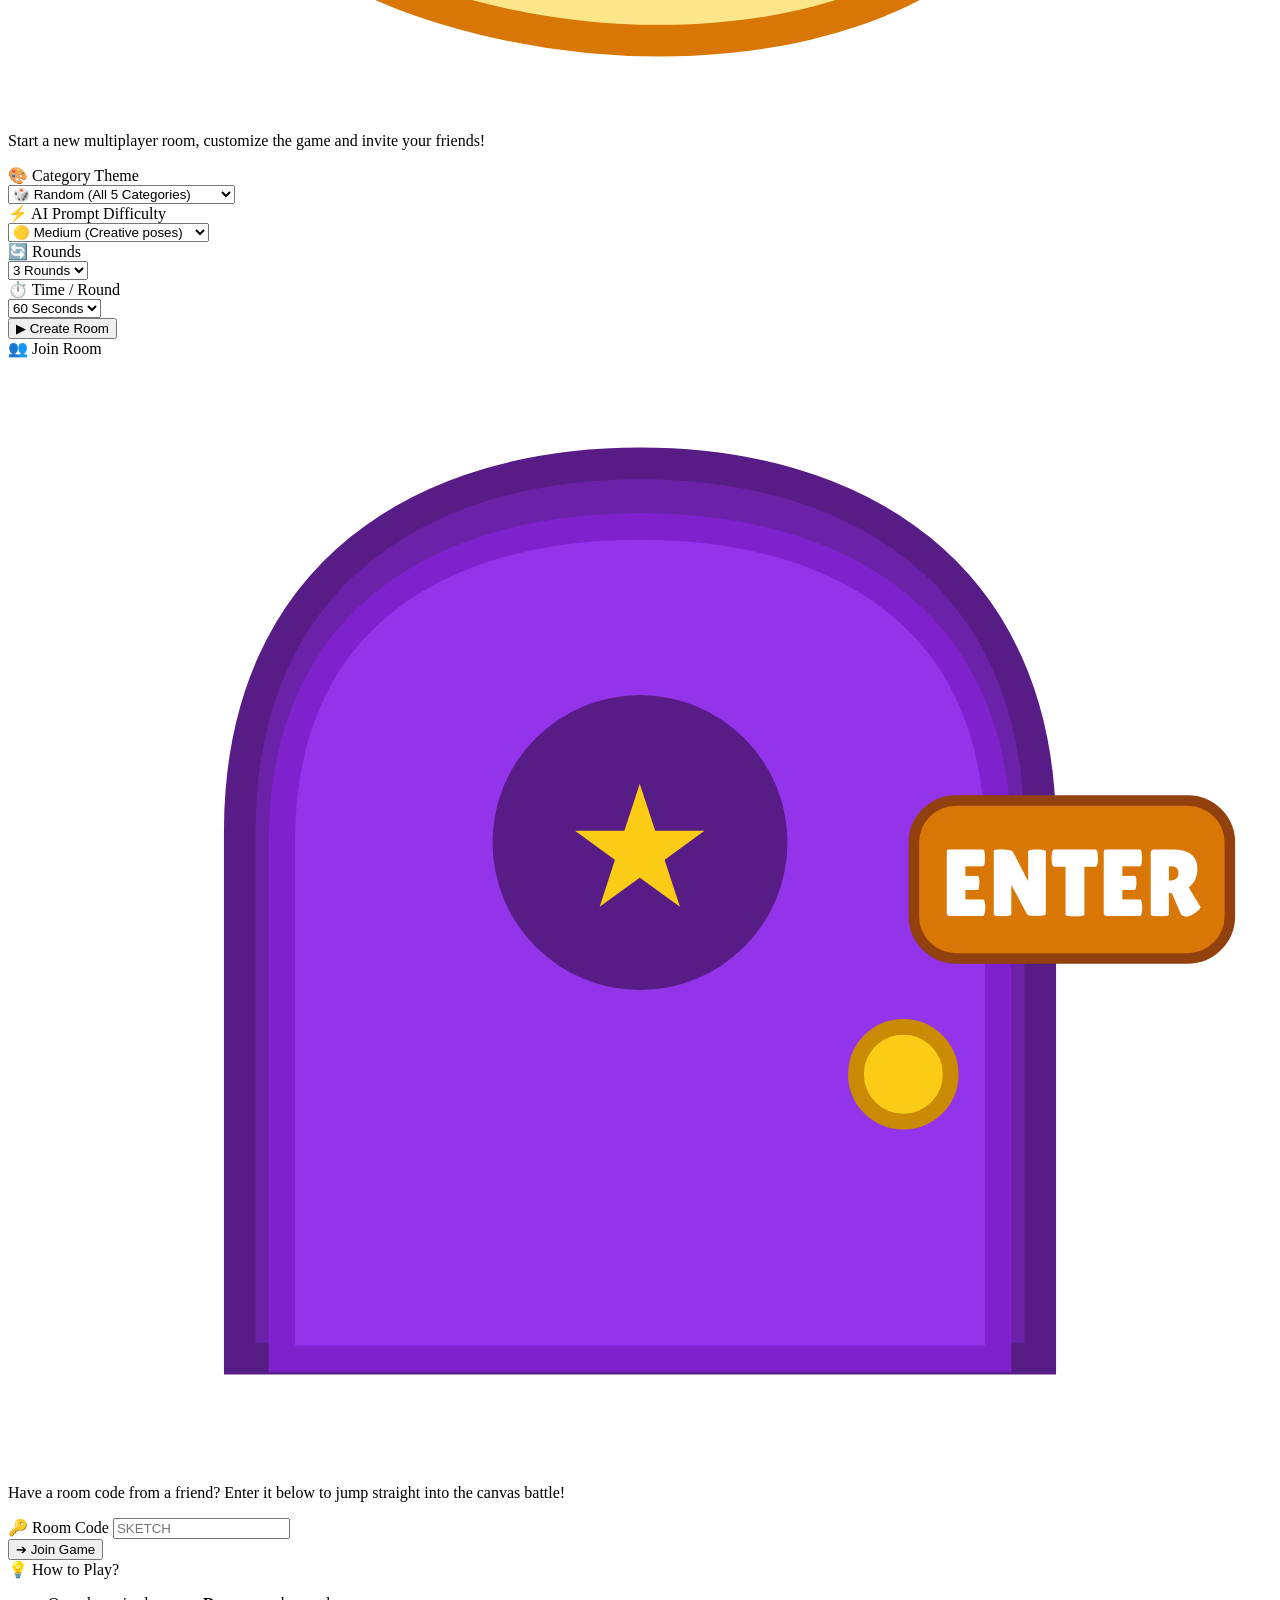
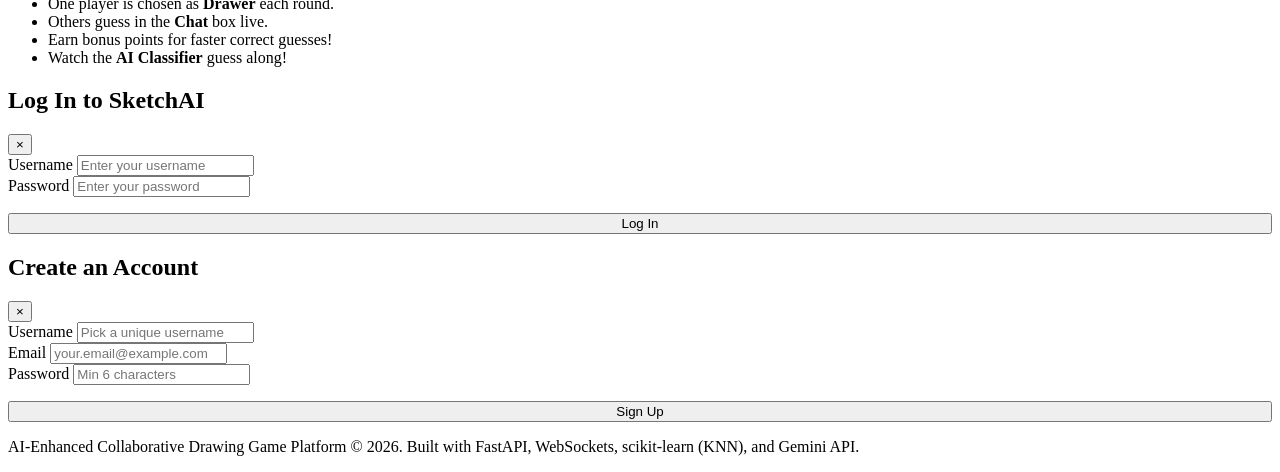
==== commit d3f92dbe: "Redesign homepage lobby: playful 3D toy-box aesthetic, friendly cat mascot with pencil, animated liv" ====
--- a/Frontend/index.html
+++ b/Frontend/index.html
@@ -3,146 +3,481 @@
 <head>
   <meta charset="UTF-8">
   <meta name="viewport" content="width=device-width, initial-scale=1.0">
-  <title>SketchAI - Collaborative Drawing Game</title>
-  <link rel="stylesheet" href="/static/css/styles.css?v=3.0">
+  <title>SketchAI - Playful Collaborative Drawing Game</title>
+  
+  <!-- Instant Theme Detector in Head -->
+  <script>
+    (function() {
+      const urlTheme = new URLSearchParams(window.location.search).get('theme');
+      const saved = urlTheme || localStorage.getItem('sketchai_theme') || 'dark';
+      if (saved === 'light') {
+        document.documentElement.setAttribute('data-theme', 'light');
+      } else {
+        document.documentElement.setAttribute('data-theme', 'dark');
+      }
+    })();
+  </script>
+
+  <!-- Base & Theme CSS -->
+  <link rel="stylesheet" href="/static/css/styles.css?v=3.2">
+  <link rel="stylesheet" href="/static/css/lobby.css?v=1.2">
+  
+  <!-- Google Fonts -->
   <link rel="preconnect" href="https://fonts.googleapis.com">
   <link rel="preconnect" href="https://fonts.gstatic.com" crossorigin>
-  <link href="https://fonts.googleapis.com/css2?family=Inter:wght@400;500;600;700;800&display=swap" rel="stylesheet">
+  <link href="https://fonts.googleapis.com/css2?family=Fredoka:wght@400;500;600;700;800&family=Lilita+One&family=Nunito:wght@400;600;700;800;900&family=Inter:wght@400;500;600;700&display=swap" rel="stylesheet">
 </head>
-<body>
+<body class="lobby-page">
+
+  <!-- Notebook Sketch Grid Overlay -->
+  <div class="notebook-grid-overlay" aria-hidden="true"></div>
 
   <!-- Background Floating Animated Particles Canvas -->
   <canvas id="bg-particle-canvas" style="position:fixed; top:0; left:0; width:100vw; height:100vh; pointer-events:none; z-index:0;"></canvas>
 
-  <!-- Navigation Bar -->
-  <header class="navbar">
-    <div class="brand">
-      <span class="brand-icon">🎨</span>
-      <span>SketchAI</span>
-    </div>
-    <nav class="nav-links">
-      <button class="theme-toggle-btn" title="Toggle Light / Dark Mode">
-        <span class="theme-toggle-icon">🌙</span>
-        <span class="theme-toggle-text">Dark</span>
-      </button>
-      <a href="/" class="nav-item active">Lobby</a>
-      <div id="nav-user-section" style="display:flex; align-items:center; gap:0.75rem;">
-        <button class="btn btn-secondary open-login-btn">Log In</button>
-        <button class="btn btn-primary open-register-btn">Sign Up</button>
-      </div>
-    </nav>
-  </header>
-
-  <!-- Clean, Elegant, Minimalist Lobby -->
-  <main class="hero-container">
-    <div class="clean-hero-header">
-      <h1 class="clean-title">🎨 SketchAI</h1>
-      <p class="clean-subtitle">
-        Real-time collaborative drawing and guessing game.
-      </p>
-    </div>
-
-    <!-- Quick Action Cards: Create & Join -->
-    <div class="cards-grid">
-      <!-- Create Room Card -->
-      <div class="feature-card">
-        <span class="card-icon">🚀</span>
-        <h2 class="card-title">Create a Game Room</h2>
-        <p class="card-desc">Start a new multiplayer room, customize the AI prompt category and round settings, and invite your friends!</p>
-        
-        <form id="create-room-form" style="margin-top:1.25rem;">
-          <div class="form-group">
-            <label class="form-label">Category Theme</label>
-            <select id="room-category" class="form-select">
-              <option value="Random">🎲 Random (All 5 Categories)</option>
-              <option value="Animal">🐾 Animals (Cat, Dog, Bird...)</option>
-              <option value="Food">🍕 Food (Pizza, Cake, Apple...)</option>
-              <option value="Vehicle">🚗 Vehicles (Car, Airplane...)</option>
-              <option value="Nature">🌲 Nature (Tree, Sun, Mountain...)</option>
-              <option value="Object">☕ Objects (Cup, Clock, Chair...)</option>
-            </select>
-          </div>
-
-          <div class="form-group">
-            <label class="form-label">AI Prompt Difficulty</label>
-            <select id="room-difficulty" class="form-select">
-              <option value="easy">Easy (Classic shapes)</option>
-              <option value="medium" selected>Medium (Creative poses)</option>
-              <option value="hard">Hard (Detailed challenges)</option>
-            </select>
-          </div>
-
-          <div style="display:grid; grid-template-columns:1fr 1fr; gap:0.75rem;">
-            <div class="form-group">
-              <label class="form-label">Rounds</label>
-              <select id="room-rounds" class="form-select">
-                <option value="1">1 Round</option>
-                <option value="2">2 Rounds</option>
-                <option value="3" selected>3 Rounds</option>
-                <option value="5">5 Rounds</option>
-              </select>
-            </div>
-            <div class="form-group">
-              <label class="form-label">Time / Round</label>
-              <select id="room-duration" class="form-select">
-                <option value="45">45 Seconds</option>
-                <option value="60" selected>60 Seconds</option>
-                <option value="90">90 Seconds</option>
-              </select>
-            </div>
-          </div>
-
-          <button type="submit" class="btn btn-primary" style="width:100%; margin-top:0.5rem;">
-            Create Room & Play
-          </button>
-        </form>
-      </div>
-
-      <!-- Join Room Card -->
-      <div class="feature-card">
-        <span class="card-icon">🔑</span>
-        <h2 class="card-title">Join Existing Room</h2>
-        <p class="card-desc">Have a room code from a friend? Enter it below to jump straight into the canvas battle!</p>
-
-        <form id="join-room-form" style="margin-top:1.25rem;">
-          <div class="form-group">
-            <label class="form-label">6-Character Room Code</label>
-            <input type="text" id="join-room-code" class="form-input" placeholder="e.g. SKETCH" maxlength="8" required style="text-transform:uppercase; font-weight:700; font-size:1.1rem; letter-spacing:1px;">
-          </div>
-          <button type="submit" class="btn btn-accent" style="width:100%; margin-top:1.8rem;">
-            Join Game Room
-          </button>
-        </form>
-
-        <div style="margin-top:2.5rem; padding-top:1.5rem; border-top:1px solid var(--border-color);">
-          <h4 style="font-size:0.95rem; color:var(--text-muted); margin-bottom:0.75rem;">🌟 How to Play:</h4>
-          <ul style="color:var(--text-muted); font-size:0.85rem; line-height:1.6; padding-left:1.2rem;">
-            <li>One player is chosen as the <strong>Drawer</strong> each round.</li>
-            <li>Other players type their guesses in the <strong>Chat</strong> box.</li>
-            <li>Earn bonus points the faster you guess the secret sketch!</li>
-            <li>Watch the <strong>AI Category Classifier</strong> predict live!</li>
-          </ul>
+  <!-- Confetti Canvas for Celebratory Room Creation -->
+  <canvas id="confetti-canvas"></canvas>
+
+  <!-- Top Right Melting Paint Drip Graphic -->
+  <svg class="paint-drip-svg" viewBox="0 0 240 180" fill="none" xmlns="http://www.w3.org/2000/svg" aria-hidden="true">
+    <path d="M0 0 H240 V65 C230 65 220 72 215 82 C210 92 205 130 195 130 C185 130 180 90 170 85 C160 80 155 110 145 110 C135 110 130 65 115 65 C100 65 95 155 80 155 C65 155 60 70 45 70 C30 70 25 105 15 105 C5 105 0 60 0 60 Z" fill="var(--paint-drip-color)" />
+    <!-- Glossy Highlights on Drips -->
+    <circle cx="80" cy="142" r="5" fill="white" opacity="0.4" />
+    <circle cx="195" cy="120" r="4" fill="white" opacity="0.4" />
+    <circle cx="145" cy="100" r="3.5" fill="white" opacity="0.4" />
+  </svg>
+
+  <!-- Floating Whimsical Props Layer -->
+  <div class="floating-props-layer" aria-hidden="true">
+    <div class="prop-star prop-star-1">✦</div>
+    <div class="prop-star prop-star-2">★</div>
+    <div class="prop-star prop-star-3">✦</div>
+    <div class="prop-star prop-star-4">★</div>
+    <div class="prop-blob prop-blob-1"></div>
+    <div class="prop-blob prop-blob-2"></div>
+    <div class="prop-blob prop-blob-3"></div>
+  </div>
+
+  <!-- Playful Floating Pill Navbar -->
+  <header class="lobby-navbar">
+    <div class="lobby-nav-inner">
+      <!-- Brand Logo -->
+      <a href="/" class="lobby-brand" title="SketchAI Home">
+        <span class="brand-palette-icon">🎨</span>
+        <span>Sketch<span class="brand-text-ai">AI</span></span>
+      </a>
+
+      <!-- Center Floating Pill Navigation -->
+      <nav class="lobby-nav-center">
+        <a href="/" class="lobby-nav-pill active">
+          <span>🏠</span> Home
+        </a>
+        <a href="/dashboard" class="lobby-nav-pill">
+          <span>🏆</span> Leaderboard
+        </a>
+        <a href="#how-to-play" class="lobby-nav-pill">
+          <span>💡</span> How to Play
+        </a>
+      </nav>
+
+      <!-- Right Nav Controls (Theme Toggle & Auth) -->
+      <div class="lobby-nav-right">
+        <!-- Theme Toggle Button -->
+        <button class="theme-toggle-btn" title="Toggle Light / Dark Mode">
+          <span class="theme-toggle-icon">🌙</span>
+          <span class="theme-toggle-text">Dark</span>
+        </button>
+
+        <!-- Auth Section: Populated by auth.js -->
+        <div id="nav-user-section" style="display:flex; align-items:center; gap:0.5rem;">
+          <button class="btn btn-secondary open-login-btn">Log In</button>
+          <button class="btn btn-primary open-register-btn">Sign Up</button>
         </div>
       </div>
     </div>
-
-    <!-- Features Overview -->
-    <div class="cards-grid">
-      <div class="feature-card">
-        <span class="card-icon">🧠</span>
-        <h3 class="card-title">K-Nearest Neighbors (KNN) ML</h3>
-        <p class="card-desc">Trained on thousands of QuickDraw sketches across 5 categories: Animal, Object, Food, Vehicle, Nature. Evaluates stroke density, bounding box aspect ratios, and curvature in real time.</p>
-      </div>
-      <div class="feature-card">
-        <span class="card-icon">✨</span>
-        <h3 class="card-title">Generative AI Prompts (Gemini)</h3>
-        <p class="card-desc">Every round features creative drawing prompts, fun thematic game descriptions, and unique constraints generated dynamically by Google Gemini LLM.</p>
-      </div>
-      <div class="feature-card">
-        <span class="card-icon">⚡</span>
-        <h3 class="card-title">Real-Time WebSockets & MongoDB</h3>
-        <p class="card-desc">Native FastAPI WebSockets broadcast every brush stroke instantaneously to all room members. Player ratings, histories, and leaderboards persist securely in MongoDB.</p>
-      </div>
+  </header>
+
+  <!-- Main Showcase Section -->
+  <main class="lobby-main">
+    <div class="lobby-layout-grid">
+
+      <!-- ===================================================================
+           LEFT COLUMN: HERO, FEATURE STICKERS, CAT MASCOT & LIVE DOODLE
+           =================================================================== -->
+      <section class="hero-col">
+
+        <!-- Tilted Tagline Ribbon -->
+        <div class="tagline-ribbon">
+          <span>✨</span>
+          <span>Draw • Guess • Have Fun</span>
+          <span>✨</span>
+        </div>
+
+        <!-- Big Playful Wordmark with Floating Crown -->
+        <div class="hero-title-box">
+          <div class="floating-crown" aria-hidden="true">👑</div>
+          <h1 class="hero-wordmark">
+            <span class="wordmark-sketch">Sketch</span><span class="wordmark-ai">AI</span>
+            <span class="wordmark-sparkle" aria-hidden="true">✦</span>
+          </h1>
+          <p class="hero-subtitle">
+            A real-time multiplayer drawing and guessing game powered by AI!
+          </p>
+          <div id="hero-game-description" style="font-size:0.86rem; color:var(--ink-dim); margin-top:0.25rem; font-style:italic;"></div>
+        </div>
+
+        <!-- 3 Glossy Feature Sticker Badges -->
+        <div class="feature-stickers-row">
+          <div class="sticker-badge">
+            <span class="sticker-icon">⚡</span>
+            <span>Real-Time Multiplayer</span>
+          </div>
+          <div class="sticker-badge">
+            <span class="sticker-icon">👥</span>
+            <span>Play with Friends</span>
+          </div>
+          <div class="sticker-badge">
+            <span class="sticker-icon">🎨</span>
+            <span>Unleash Your Creativity</span>
+          </div>
+        </div>
+
+        <!-- HERO STUDIO BOX: Mascot & Live Doodle Canvas Working Together! -->
+        <div class="hero-studio-box">
+          <div class="studio-row-main">
+
+            <!-- Friendly Mascot Illustration (Cat with Headphones & Giant Pencil) -->
+            <div class="mascot-illustration-box" title="SketchAI Mascot - DJ Whisker Pencil!">
+              <svg class="cat-mascot-svg" viewBox="0 0 220 200" xmlns="http://www.w3.org/2000/svg">
+                <!-- Soft Desk Shadow -->
+                <ellipse cx="110" cy="186" rx="85" ry="12" fill="rgba(0,0,0,0.18)" />
+
+                <!-- Cat Body (Chubby & Warm White) -->
+                <path d="M60 140 C60 105 80 95 110 95 C140 95 160 105 160 140 C165 165 160 185 110 185 C60 185 55 165 60 140 Z" fill="#FFFFFF" stroke="#E2E8F0" stroke-width="2" />
+                <ellipse cx="110" cy="148" rx="35" ry="26" fill="#FDF4FF" />
+
+                <!-- Left Ear (Interactive Twitch) -->
+                <g class="mascot-ear-left">
+                  <polygon points="62,70 42,24 84,46" fill="#FFFFFF" stroke="#E2E8F0" stroke-width="2" />
+                  <polygon points="60,65 48,32 78,48" fill="#F472B6" opacity="0.65" />
+                </g>
+
+                <!-- Right Ear (Interactive Twitch) -->
+                <g class="mascot-ear-right">
+                  <polygon points="158,70 178,24 136,46" fill="#FFFFFF" stroke="#E2E8F0" stroke-width="2" />
+                  <polygon points="160,65 172,32 142,48" fill="#F472B6" opacity="0.65" />
+                </g>
+
+                <!-- Head -->
+                <ellipse cx="110" cy="78" rx="55" ry="46" fill="#FFFFFF" stroke="#E2E8F0" stroke-width="2" />
+
+                <!-- DJ Headphones Band -->
+                <path class="mascot-headphones" d="M52 74 C48 30 172 30 168 74" fill="none" stroke="#7C3AED" stroke-width="9" stroke-linecap="round" />
+                <!-- Headphones Left Ear-cup -->
+                <rect x="42" y="60" width="16" height="30" rx="8" fill="#06B6D4" stroke="#7C3AED" stroke-width="2" />
+                <rect x="52" y="65" width="6" height="20" rx="3" fill="#A78BFA" />
+                <!-- Headphones Right Ear-cup -->
+                <rect x="162" y="60" width="16" height="30" rx="8" fill="#06B6D4" stroke="#7C3AED" stroke-width="2" />
+                <rect x="162" y="65" width="6" height="20" rx="3" fill="#A78BFA" />
+
+                <!-- Cute Eyes (Blinking Animation) -->
+                <g class="mascot-eye" style="transform-origin: 90px 75px;">
+                  <circle cx="90" cy="75" r="5.5" fill="#1E1B4B" />
+                  <circle cx="88" cy="73" r="2" fill="#FFFFFF" />
+                </g>
+                <g class="mascot-eye" style="transform-origin: 130px 75px;">
+                  <circle cx="130" cy="75" r="5.5" fill="#1E1B4B" />
+                  <circle cx="128" cy="73" r="2" fill="#FFFFFF" />
+                </g>
+
+                <!-- Rosy Cheeks -->
+                <circle cx="75" cy="84" r="7" fill="#F472B6" opacity="0.5" />
+                <circle cx="145" cy="84" r="7" fill="#F472B6" opacity="0.5" />
+
+                <!-- Cat Nose & Mouth -->
+                <polygon points="110,81 106,85 114,85" fill="#F472B6" />
+                <path d="M110 85 Q110 91 104 91 M110 85 Q110 91 116 91" fill="none" stroke="#1E1B4B" stroke-width="2" stroke-linecap="round" />
+
+                <!-- Left Paw on Desk -->
+                <ellipse cx="80" cy="170" rx="14" ry="10" fill="#FFFFFF" stroke="#E2E8F0" stroke-width="1.5" />
+
+                <!-- Giant Wooden Pencil held by Right Paw -->
+                <g class="mascot-pencil-group">
+                  <!-- Pencil Shaft -->
+                  <polygon points="140,175 190,75 204,82 154,182" fill="#FACC15" stroke="#CA8A04" stroke-width="1.5" />
+                  <polygon points="144,177 194,77 198,79 148,179" fill="#FEF08A" />
+                  <!-- Pencil Tip Wood -->
+                  <polygon points="140,175 154,182 134,196" fill="#FDE68A" stroke="#CA8A04" stroke-width="1.5" />
+                  <!-- Graphite Lead -->
+                  <polygon points="137,190 142,192 134,196" fill="#1E1B4B" />
+                  <!-- Metal Ferrule & Pink Eraser -->
+                  <polygon points="190,75 204,82 208,74 194,67" fill="#CBD5E1" stroke="#94A3B8" stroke-width="1" />
+                  <polygon points="194,67 208,74 216,58 202,51" fill="#F472B6" stroke="#DB2777" stroke-width="1" />
+                </g>
+
+                <!-- Right Paw grasping pencil -->
+                <ellipse cx="148" cy="165" rx="14" ry="11" fill="#FFFFFF" stroke="#E2E8F0" stroke-width="1.5" />
+              </svg>
+            </div>
+
+            <!-- Live Drawing Canvas (Cat's Sketchpad) -->
+            <div class="studio-doodle-right">
+              <div class="live-doodle-header">
+                <div class="live-tag">
+                  <span class="live-dot"></span>
+                  <span>LIVE DEMO</span>
+                </div>
+                <div class="doodle-artist-info">
+                  🎨 Drawing: <strong style="color:var(--toy-purple-light);">Cat Face</strong>
+                </div>
+              </div>
+
+              <!-- Animated Mini Doodle Canvas -->
+              <div class="doodle-canvas-box">
+                <svg class="animated-sketch-svg" viewBox="0 0 160 130" xmlns="http://www.w3.org/2000/svg">
+                  <!-- Head Outline -->
+                  <path class="sketch-path" d="M35 55 C35 35 50 25 60 40 C70 42 90 42 100 40 C110 25 125 35 125 55 C135 85 115 115 80 115 C45 115 25 85 35 55 Z" />
+                  <!-- Eyes & Nose -->
+                  <circle cx="62" cy="70" r="4.5" fill="var(--toy-purple)" class="sketch-path" style="animation-delay: 1.5s;" />
+                  <circle cx="98" cy="70" r="4.5" fill="var(--toy-purple)" class="sketch-path" style="animation-delay: 1.6s;" />
+                  <path class="sketch-path" d="M80 77 L76 83 L84 83 Z" style="animation-delay: 2s;" />
+                  <path class="sketch-path" d="M80 83 Q80 92 73 92 M80 83 Q80 92 87 92" style="animation-delay: 2.3s;" />
+                  <!-- Whiskers -->
+                  <path class="sketch-path sketch-path-accent" d="M48 78 L26 73 M48 83 L24 85 M112 78 L134 73 M112 83 L136 85" />
+                  <!-- Inner Ears -->
+                  <path class="sketch-path sketch-path-yellow" d="M48 42 L56 50 M112 42 L104 50" />
+                </svg>
+              </div>
+
+              <!-- Live AI Category Classifier Bar -->
+              <div class="doodle-ai-bar">
+                <div class="ai-bar-header">
+                  <span class="ai-bar-title">
+                    <span>🤖</span> AI Classifier
+                  </span>
+                  <span class="ai-prediction-pill">Cat 94%</span>
+                </div>
+                <div class="ai-progress-track">
+                  <div class="ai-progress-fill"></div>
+                </div>
+              </div>
+            </div>
+
+          </div>
+
+          <!-- Bottom Studio Strip: Chat Bubbles, Let's Play note & Players Online -->
+          <div class="studio-bottom-strip">
+            <div class="fake-chat-stream">
+              <div class="chat-bubble chat-bubble-1">
+                <span>💭 "Dog? 🐶"</span>
+              </div>
+              <div class="chat-bubble chat-bubble-2">
+                <span>🎉 "Cat!! ✅ +100"</span>
+              </div>
+            </div>
+
+            <div class="lets-play-note">
+              <span>📝 Let's Play! ♡</span>
+            </div>
+
+            <div class="social-live-pill">
+              <div class="avatar-stack">
+                <div class="avatar-stack-item">🐱</div>
+                <div class="avatar-stack-item">🦊</div>
+                <div class="avatar-stack-item">🐼</div>
+              </div>
+              <span>🟢 <strong>52</strong> playing</span>
+            </div>
+          </div>
+        </div>
+
+      </section>
+
+      <!-- ===================================================================
+           RIGHT COLUMN: 3D ACTION CARDS (CREATE ROOM & JOIN ROOM)
+           =================================================================== -->
+      <section class="actions-col">
+
+        <!-- =================================================================
+             CARD 1: CREATE ROOM
+             ================================================================= -->
+        <div class="action-toy-card card-create">
+          <!-- Top Badge Pill -->
+          <div class="card-pill-header pill-purple">
+            <span>🪄</span> Create Room
+          </div>
+
+          <!-- 3D Paint Palette & Brush Visual Centerpiece -->
+          <div class="card-visual-centerpiece">
+            <svg class="palette-illustration" viewBox="0 0 120 100" xmlns="http://www.w3.org/2000/svg">
+              <!-- Wooden Palette with Thumb Hole -->
+              <path d="M20 50 C15 25 45 10 75 15 C105 20 115 50 100 75 C85 100 45 95 30 85 C22 80 15 65 20 50 Z" fill="#FDE68A" stroke="#D97706" stroke-width="3" />
+              <!-- Palette Depth Highlight -->
+              <path d="M25 50 C22 30 48 18 73 22" fill="none" stroke="#FEF3C7" stroke-width="3" stroke-linecap="round" />
+              <!-- Thumb Hole -->
+              <ellipse cx="85" cy="72" rx="9" ry="7" fill="var(--card-glass-bg)" stroke="#D97706" stroke-width="2.5" />
+              <!-- Colorful Paint Blobs -->
+              <circle cx="40" cy="30" r="7" fill="#EF4444" />
+              <circle cx="65" cy="25" r="7" fill="#06B6D4" />
+              <circle cx="90" cy="35" r="7" fill="#10B981" />
+              <circle cx="42" cy="55" r="7" fill="#EC4899" />
+              <circle cx="48" cy="75" r="7" fill="#8B5CF6" />
+              <!-- Wooden Brush resting diagonally -->
+              <g transform="rotate(-30 70 50)">
+                <rect x="68" y="10" width="7" height="65" rx="3.5" fill="#92400E" stroke="#78350F" stroke-width="1.5" />
+                <rect x="68" y="72" width="7" height="10" fill="#94A3B8" />
+                <path d="M68 82 Q71.5 94 75 82 Z" fill="#1E1B4B" />
+              </g>
+            </svg>
+          </div>
+
+          <p class="card-instructions">
+            Start a new multiplayer room, customize the game and invite your friends!
+          </p>
+
+          <!-- Create Room Form (Preserves exact IDs & values) -->
+          <form id="create-room-form">
+            <div class="toy-form-group">
+              <label class="toy-form-label" for="room-category">
+                <span>🎨</span> Category Theme
+              </label>
+              <div class="toy-select-wrapper">
+                <select id="room-category" class="toy-select">
+                  <option value="Random">🎲 Random (All 5 Categories)</option>
+                  <option value="Animal">🐾 Animals (Cat, Dog, Bird...)</option>
+                  <option value="Food">🍕 Food (Pizza, Cake, Apple...)</option>
+                  <option value="Vehicle">🚗 Vehicles (Car, Airplane...)</option>
+                  <option value="Nature">🌲 Nature (Tree, Sun, Mountain...)</option>
+                  <option value="Object">☕ Objects (Cup, Clock, Chair...)</option>
+                </select>
+              </div>
+            </div>
+
+            <div class="toy-form-group">
+              <label class="toy-form-label" for="room-difficulty">
+                <span>⚡</span> AI Prompt Difficulty
+              </label>
+              <div class="toy-select-wrapper">
+                <select id="room-difficulty" class="toy-select">
+                  <option value="easy">🟢 Easy (Classic shapes)</option>
+                  <option value="medium" selected>🟡 Medium (Creative poses)</option>
+                  <option value="hard">🔴 Hard (Detailed challenges)</option>
+                </select>
+              </div>
+            </div>
+
+            <div class="two-col-grid">
+              <div class="toy-form-group">
+                <label class="toy-form-label" for="room-rounds">
+                  <span>🔄</span> Rounds
+                </label>
+                <div class="toy-select-wrapper">
+                  <select id="room-rounds" class="toy-select">
+                    <option value="1">1 Round</option>
+                    <option value="2">2 Rounds</option>
+                    <option value="3" selected>3 Rounds</option>
+                    <option value="5">5 Rounds</option>
+                  </select>
+                </div>
+              </div>
+
+              <div class="toy-form-group">
+                <label class="toy-form-label" for="room-duration">
+                  <span>⏱️</span> Time / Round
+                </label>
+                <div class="toy-select-wrapper">
+                  <select id="room-duration" class="toy-select">
+                    <option value="45">45 Seconds</option>
+                    <option value="60" selected>60 Seconds</option>
+                    <option value="90">90 Seconds</option>
+                  </select>
+                </div>
+              </div>
+            </div>
+
+            <button type="submit" class="btn-toy-3d btn-toy-purple">
+              <span>▶</span> Create Room
+            </button>
+          </form>
+        </div>
+
+        <!-- =================================================================
+             CARD 2: JOIN ROOM
+             ================================================================= -->
+        <div class="action-toy-card card-join">
+          <!-- Top Badge Pill -->
+          <div class="card-pill-header pill-cyan">
+            <span>👥</span> Join Room
+          </div>
+
+          <!-- 3D Arched Door with Star & Enter Sign Visual Centerpiece -->
+          <div class="card-visual-centerpiece">
+            <div class="door-illustration-box">
+              <svg class="door-frame-svg" viewBox="0 0 120 105" xmlns="http://www.w3.org/2000/svg">
+                <!-- Fluffy Clouds Base -->
+                <ellipse cx="60" cy="98" rx="55" ry="10" fill="#FFFFFF" opacity="0.9" />
+                <ellipse cx="30" cy="95" rx="20" ry="8" fill="#FFFFFF" />
+                <ellipse cx="90" cy="95" rx="20" ry="8" fill="#FFFFFF" />
+
+                <!-- Outer Stone Arch -->
+                <path d="M22 95 V45 C22 20 40 10 60 10 C80 10 98 20 98 45 V95 Z" fill="#6B21A8" stroke="#581C87" stroke-width="3" />
+
+                <!-- Glowing Interior Room Light (Revealed on Open) -->
+                <path class="door-glow-interior" d="M26 95 V46 C26 24 42 16 60 16 C78 16 94 24 94 46 V95 Z" fill="#FDE047" opacity="0.9" />
+
+                <!-- Swinging Door Leaf -->
+                <g class="door-leaf">
+                  <path d="M26 95 V46 C26 24 42 16 60 16 C78 16 94 24 94 46 V95 Z" fill="#9333EA" stroke="#7E22CE" stroke-width="2.5" />
+                  <!-- Door Window with Golden Star -->
+                  <circle cx="60" cy="46" r="14" fill="#581C87" />
+                  <text x="60" y="52" font-size="16" text-anchor="middle" fill="#FACC15">★</text>
+                  <!-- Golden Door Knob -->
+                  <circle cx="85" cy="68" r="4.5" fill="#FACC15" stroke="#CA8A04" stroke-width="1.5" />
+                </g>
+
+                <!-- Wooden "Enter" Hanging Sign on Arch -->
+                <g transform="translate(86, 42)">
+                  <rect x="0" y="0" width="30" height="15" rx="4" fill="#D97706" stroke="#92400E" stroke-width="1" />
+                  <text x="15" y="11" font-family="'Lilita One', sans-serif" font-size="9" text-anchor="middle" fill="#FFFFFF">ENTER</text>
+                </g>
+              </svg>
+            </div>
+          </div>
+
+          <p class="card-instructions">
+            Have a room code from a friend? Enter it below to jump straight into the canvas battle!
+          </p>
+
+          <!-- Join Room Form (Preserves exact IDs & inputs) -->
+          <form id="join-room-form">
+            <div class="toy-form-group">
+              <label class="toy-form-label" for="join-room-code">
+                <span>🔑</span> Room Code
+              </label>
+              <input type="text" id="join-room-code" class="toy-input room-code-input" placeholder="SKETCH" maxlength="8" required autocomplete="off" spellcheck="false">
+            </div>
+
+            <button type="submit" class="btn-toy-3d btn-toy-cyan">
+              <span>➔</span> Join Game
+            </button>
+          </form>
+
+          <!-- Yellow Sticky-Note "How to Play" Panel -->
+          <div class="sticky-how-to-play" id="how-to-play">
+            <div class="washi-tape-strip" aria-hidden="true"></div>
+            <div class="sticky-title">
+              <span>💡</span> How to Play?
+            </div>
+            <ul class="sticky-list">
+              <li>One player is chosen as <strong>Drawer</strong> each round.</li>
+              <li>Others guess in the <strong>Chat</strong> box live.</li>
+              <li>Earn bonus points for faster correct guesses!</li>
+              <li>Watch the <strong>AI Classifier</strong> guess along!</li>
+            </ul>
+          </div>
+        </div>
+
+      </section>
     </div>
   </main>
 
@@ -196,9 +531,56 @@
     <p>AI-Enhanced Collaborative Drawing Game Platform &copy; 2026. Built with FastAPI, WebSockets, scikit-learn (KNN), and Gemini API.</p>
   </footer>
 
-  <script src="/static/js/api.js?v=3.0"></script>
-  <script src="/static/js/auth.js?v=3.0"></script>
+  <!-- Scripts -->
+  <script src="/static/js/api.js?v=3.2"></script>
+  <script src="/static/js/auth.js?v=3.2"></script>
   <script>
+    // Confetti burst utility on successful room creation
+    function fireConfetti() {
+      const canvas = document.getElementById('confetti-canvas');
+      if (!canvas) return;
+      const ctx = canvas.getContext('2d');
+      const w = canvas.width = window.innerWidth;
+      const h = canvas.height = window.innerHeight;
+      const pieces = [];
+      const colors = ['#7C3AED', '#EC4899', '#06B6D4', '#FACC15', '#10B981', '#A78BFA'];
+
+      for (let i = 0; i < 75; i++) {
+        pieces.push({
+          x: w / 2 + (Math.random() - 0.5) * 200,
+          y: h / 2,
+          w: Math.random() * 9 + 5,
+          h: Math.random() * 5 + 3,
+          color: colors[Math.floor(Math.random() * colors.length)],
+          vx: (Math.random() - 0.5) * 14,
+          vy: (Math.random() - 0.7) * 16,
+          rot: Math.random() * 360,
+          rotSpeed: (Math.random() - 0.5) * 10
+        });
+      }
+
+      let frame = 0;
+      function renderConfetti() {
+        ctx.clearRect(0, 0, w, h);
+        pieces.forEach(p => {
+          p.x += p.vx;
+          p.y += p.vy;
+          p.vy += 0.45;
+          p.rot += p.rotSpeed;
+          ctx.save();
+          ctx.translate(p.x, p.y);
+          ctx.rotate((p.rot * Math.PI) / 180);
+          ctx.fillStyle = p.color;
+          ctx.fillRect(-p.w / 2, -p.h / 2, p.w, p.h);
+          ctx.restore();
+        });
+        frame++;
+        if (frame < 60) requestAnimationFrame(renderConfetti);
+        else ctx.clearRect(0, 0, w, h);
+      }
+      renderConfetti();
+    }
+
     // Handle create room
     document.getElementById('create-room-form')?.addEventListener('submit', async (e) => {
       e.preventDefault();
@@ -214,7 +596,8 @@
           max_rounds: rounds,
           round_duration: duration
         });
-        showToast(`Room created: ${room.room_code}! Redirecting...`, 'success');
+        fireConfetti();
+        showToast(`🎉 Room created: ${room.room_code}! Redirecting...`, 'success');
         setTimeout(() => {
           window.location.href = `/game?room=${room.room_code}`;
         }, 800);
@@ -240,14 +623,23 @@
       }
     });
 
+    // Auto-uppercase room code input
+    const joinInput = document.getElementById('join-room-code');
+    if (joinInput) {
+      joinInput.addEventListener('input', () => {
+        joinInput.value = joinInput.value.toUpperCase();
+      });
+    }
+
     // Load AI game description
     api.getGameDescription().then(data => {
       if (data && data.description) {
-        document.getElementById('hero-game-description').textContent = data.description;
+        const descEl = document.getElementById('hero-game-description');
+        if (descEl) descEl.textContent = data.description;
       }
     }).catch(() => {});
 
-    // --- Interactive Floating Animated Drawing Particles Canvas ---
+    // Interactive Floating Animated Particles Canvas
     (function initParticleCanvas() {
       const canvas = document.getElementById('bg-particle-canvas');
       if (!canvas) return;
@@ -262,13 +654,13 @@
 
       const particles = [];
       const colors = ['rgba(167, 139, 250, 0.45)', 'rgba(56, 189, 248, 0.45)', 'rgba(236, 72, 153, 0.4)', 'rgba(251, 191, 36, 0.35)'];
-      for (let i = 0; i < 45; i++) {
+      for (let i = 0; i < 40; i++) {
         particles.push({
           x: Math.random() * w,
           y: Math.random() * h,
-          r: Math.random() * 4 + 2,
-          dx: (Math.random() - 0.5) * 0.9,
-          dy: (Math.random() - 0.5) * 0.9,
+          r: Math.random() * 3 + 2,
+          dx: (Math.random() - 0.5) * 0.7,
+          dy: (Math.random() - 0.5) * 0.7,
           color: colors[Math.floor(Math.random() * colors.length)],
           angle: Math.random() * Math.PI * 2,
           speed: Math.random() * 0.02 + 0.01
@@ -278,12 +670,11 @@
       function animate() {
         ctx.clearRect(0, 0, w, h);
 
-        // Draw connections between close particles
         for (let i = 0; i < particles.length; i++) {
           for (let j = i + 1; j < particles.length; j++) {
             const dist = Math.hypot(particles[i].x - particles[j].x, particles[i].y - particles[j].y);
-            if (dist < 130) {
-              ctx.strokeStyle = `rgba(167, 139, 250, ${0.2 * (1 - dist / 130)})`;
+            if (dist < 120) {
+              ctx.strokeStyle = `rgba(167, 139, 250, ${0.15 * (1 - dist / 120)})`;
               ctx.lineWidth = 1;
               ctx.beginPath();
               ctx.moveTo(particles[i].x, particles[i].y);
@@ -293,7 +684,6 @@
           }
         }
 
-        // Draw and update particles
         particles.forEach(p => {
           p.x += p.dx;
           p.y += p.dy;
@@ -305,10 +695,8 @@
           if (p.y > h) p.y = 0;
 
           ctx.beginPath();
-          ctx.arc(p.x, p.y, p.r + Math.sin(p.angle) * 1.5, 0, Math.PI * 2);
+          ctx.arc(p.x, p.y, p.r + Math.sin(p.angle) * 1.2, 0, Math.PI * 2);
           ctx.fillStyle = p.color;
-          ctx.shadowBlur = 12;
-          ctx.shadowColor = p.color;
           ctx.fill();
         });
 
@@ -316,7 +704,17 @@
       }
       animate();
     })();
+
+    // Subtle Parallax on Mouse Move
+    window.addEventListener('mousemove', (e) => {
+      const moveX = (e.clientX - window.innerWidth / 2) * 0.015;
+      const moveY = (e.clientY - window.innerHeight / 2) * 0.015;
+      const stars = document.querySelectorAll('.prop-star');
+      stars.forEach((star, idx) => {
+        const factor = (idx + 1) * 0.4;
+        star.style.transform = `translate(${moveX * factor}px, ${moveY * factor}px)`;
+      });
+    });
   </script>
 </body>
 </html>
-
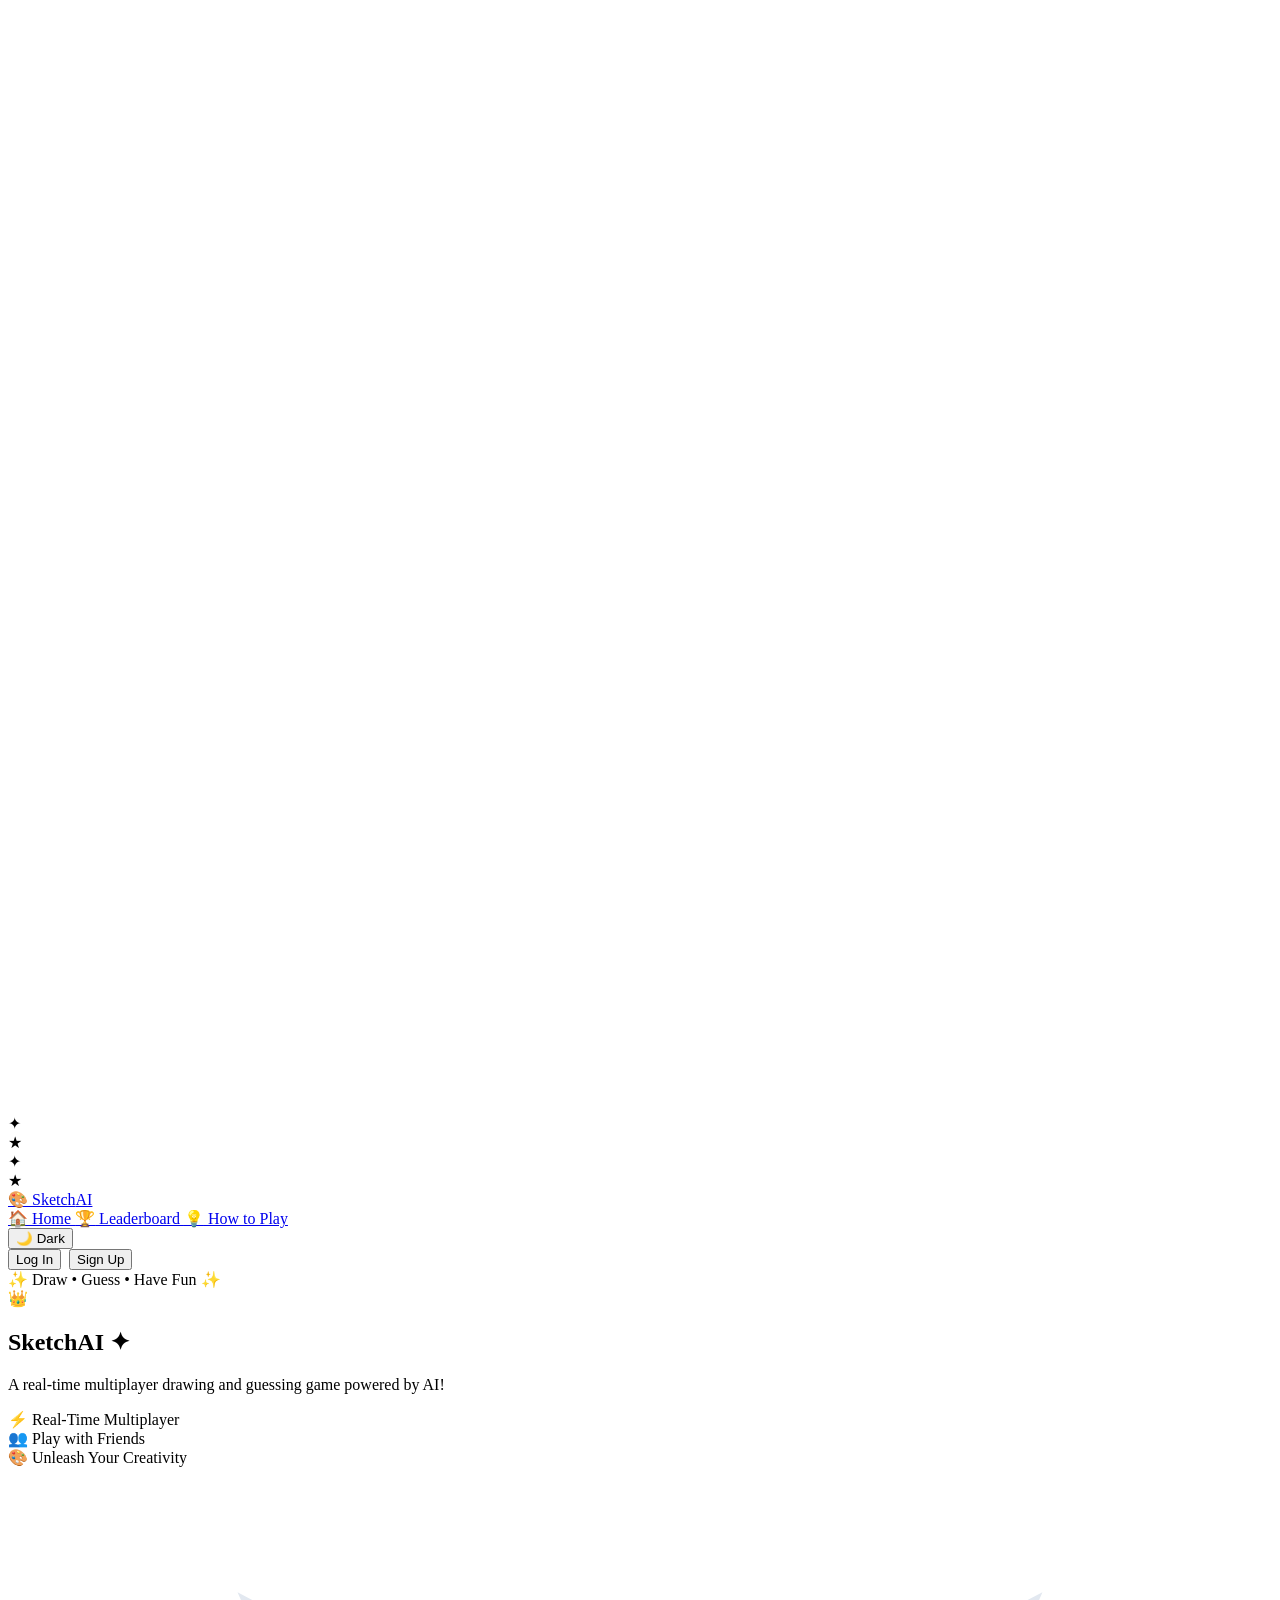
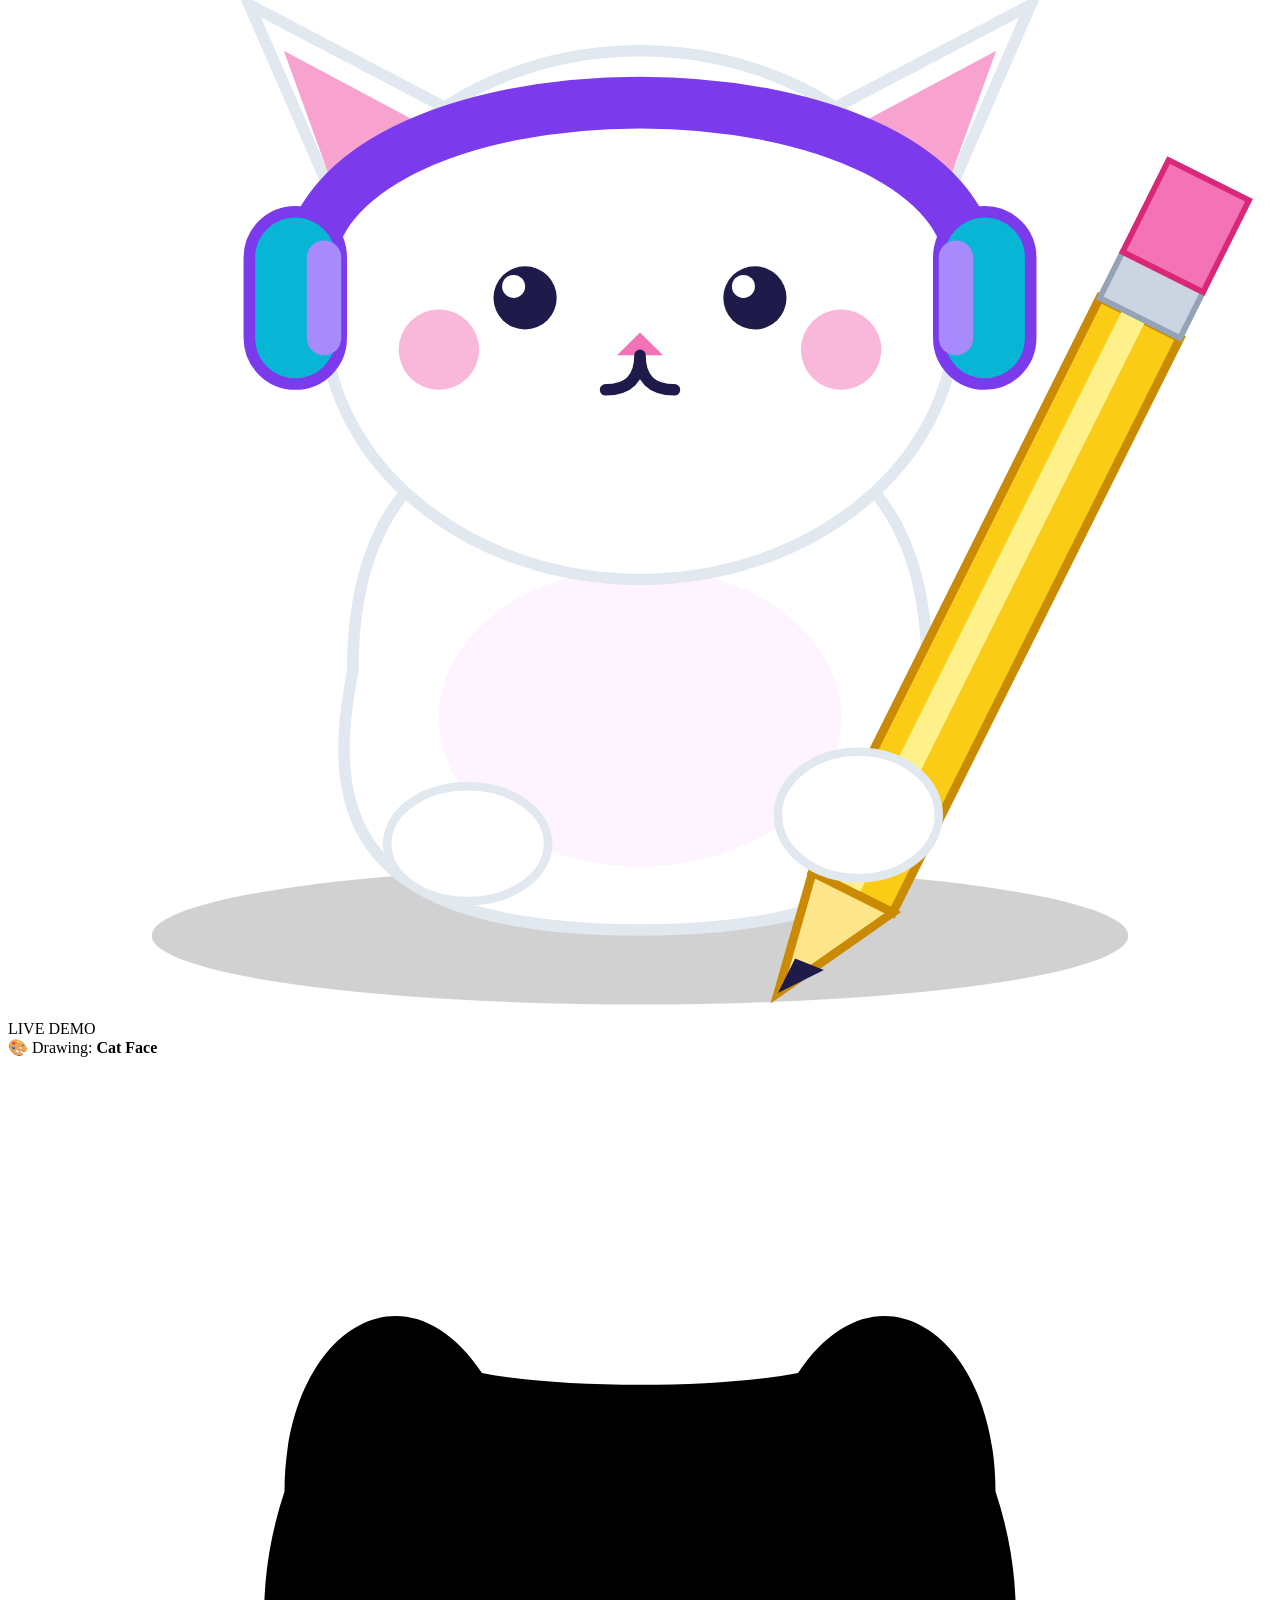
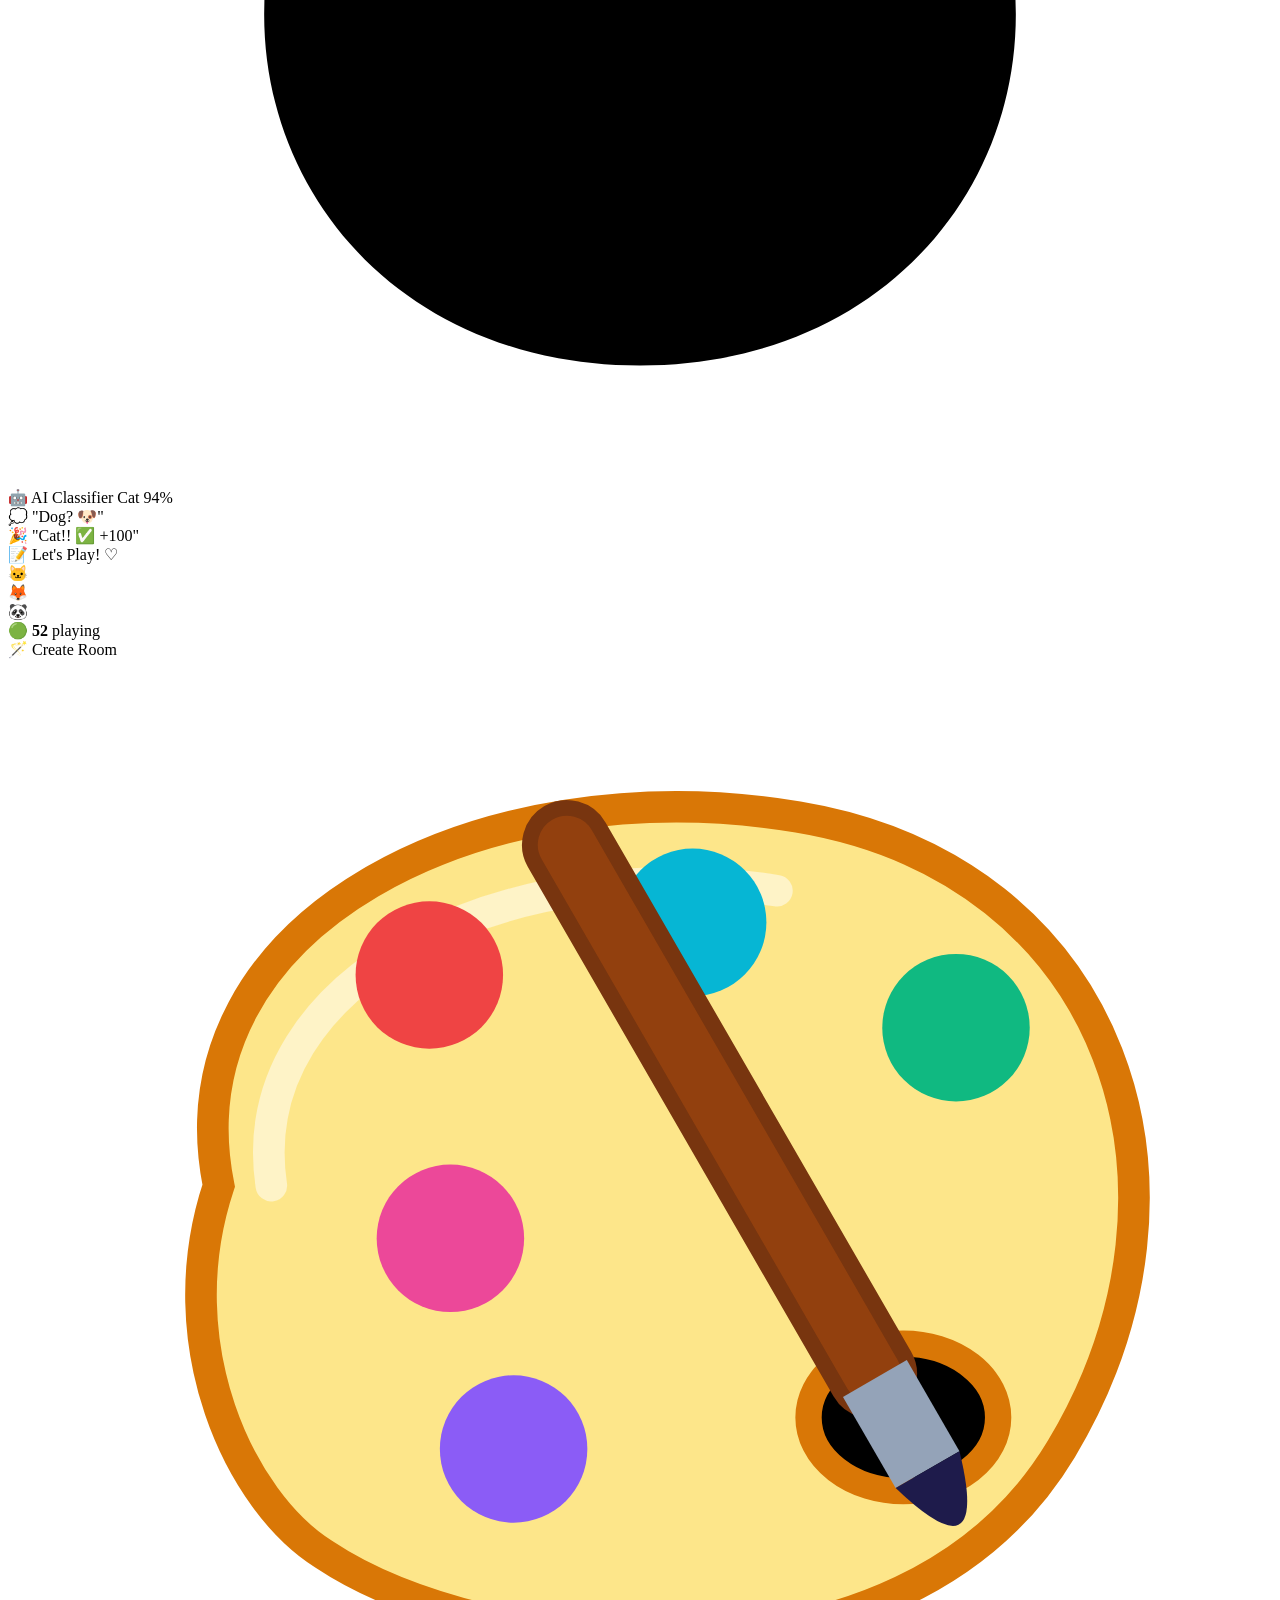
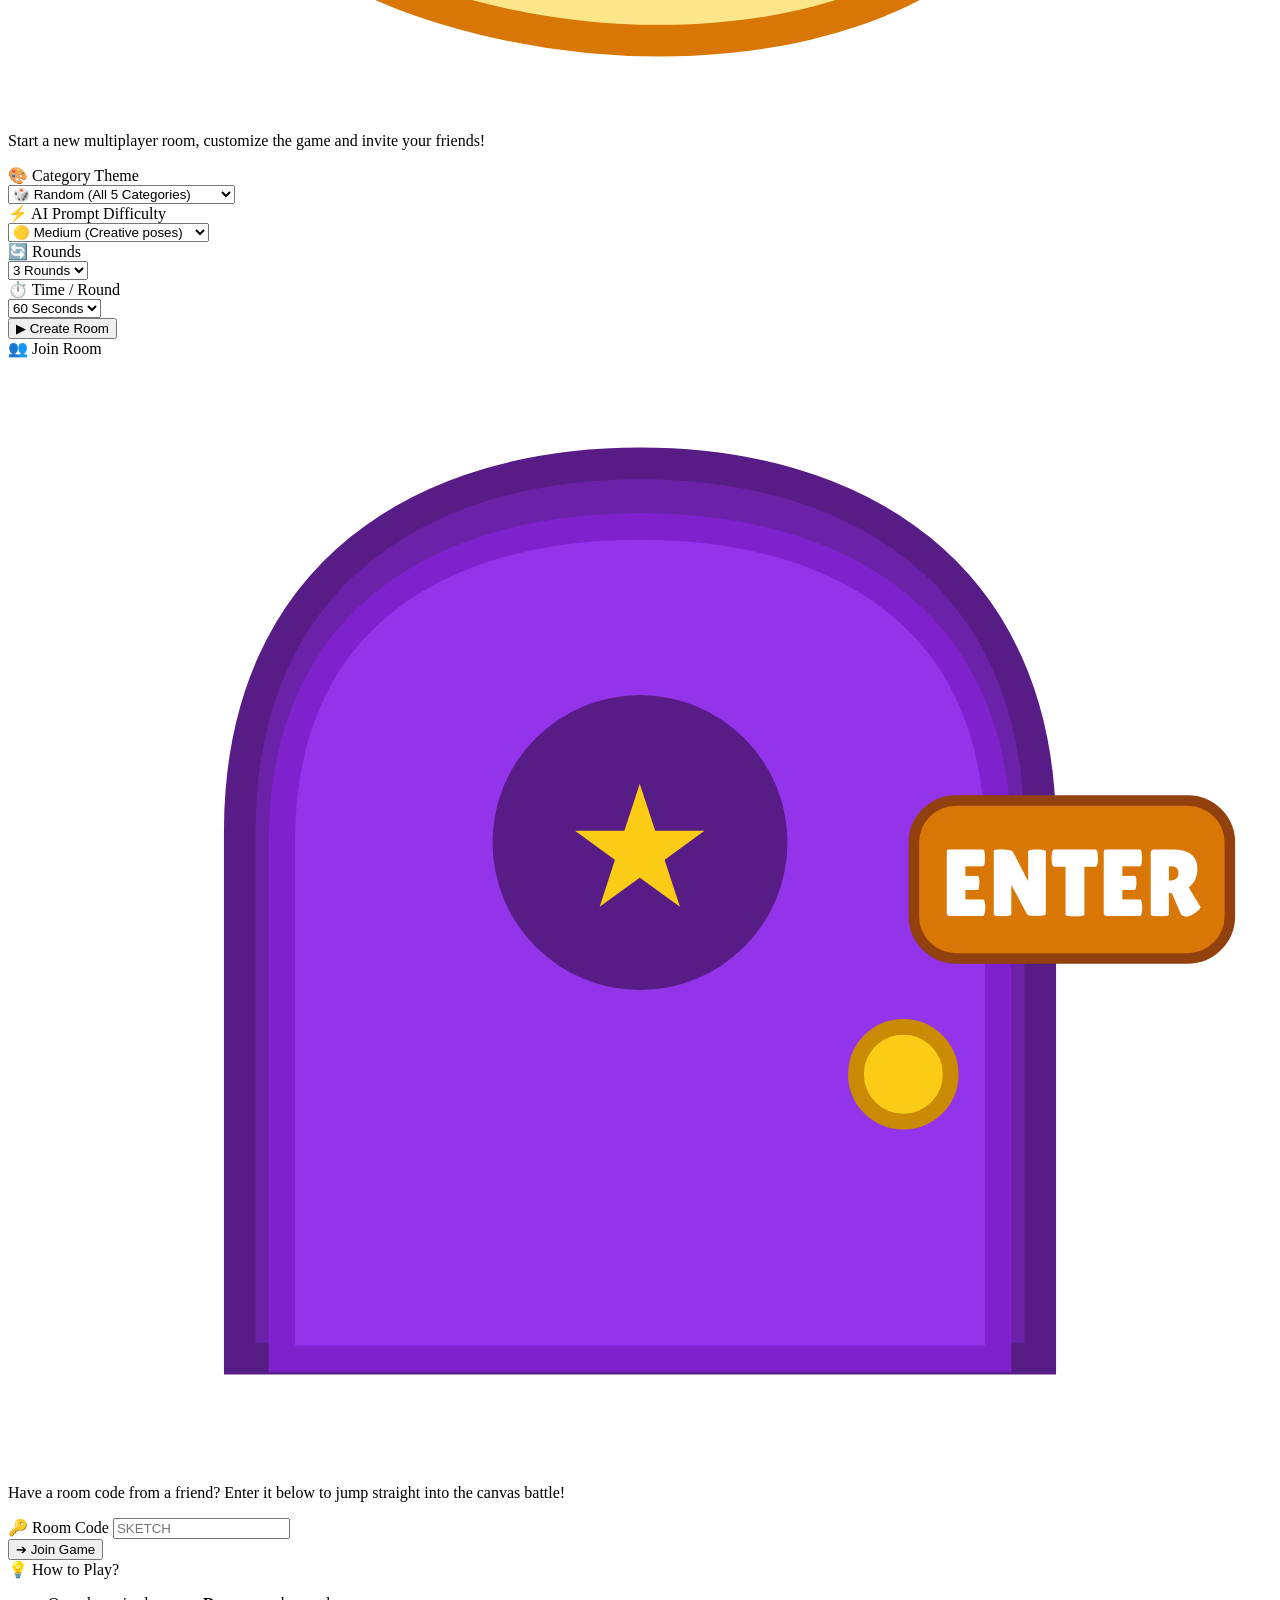
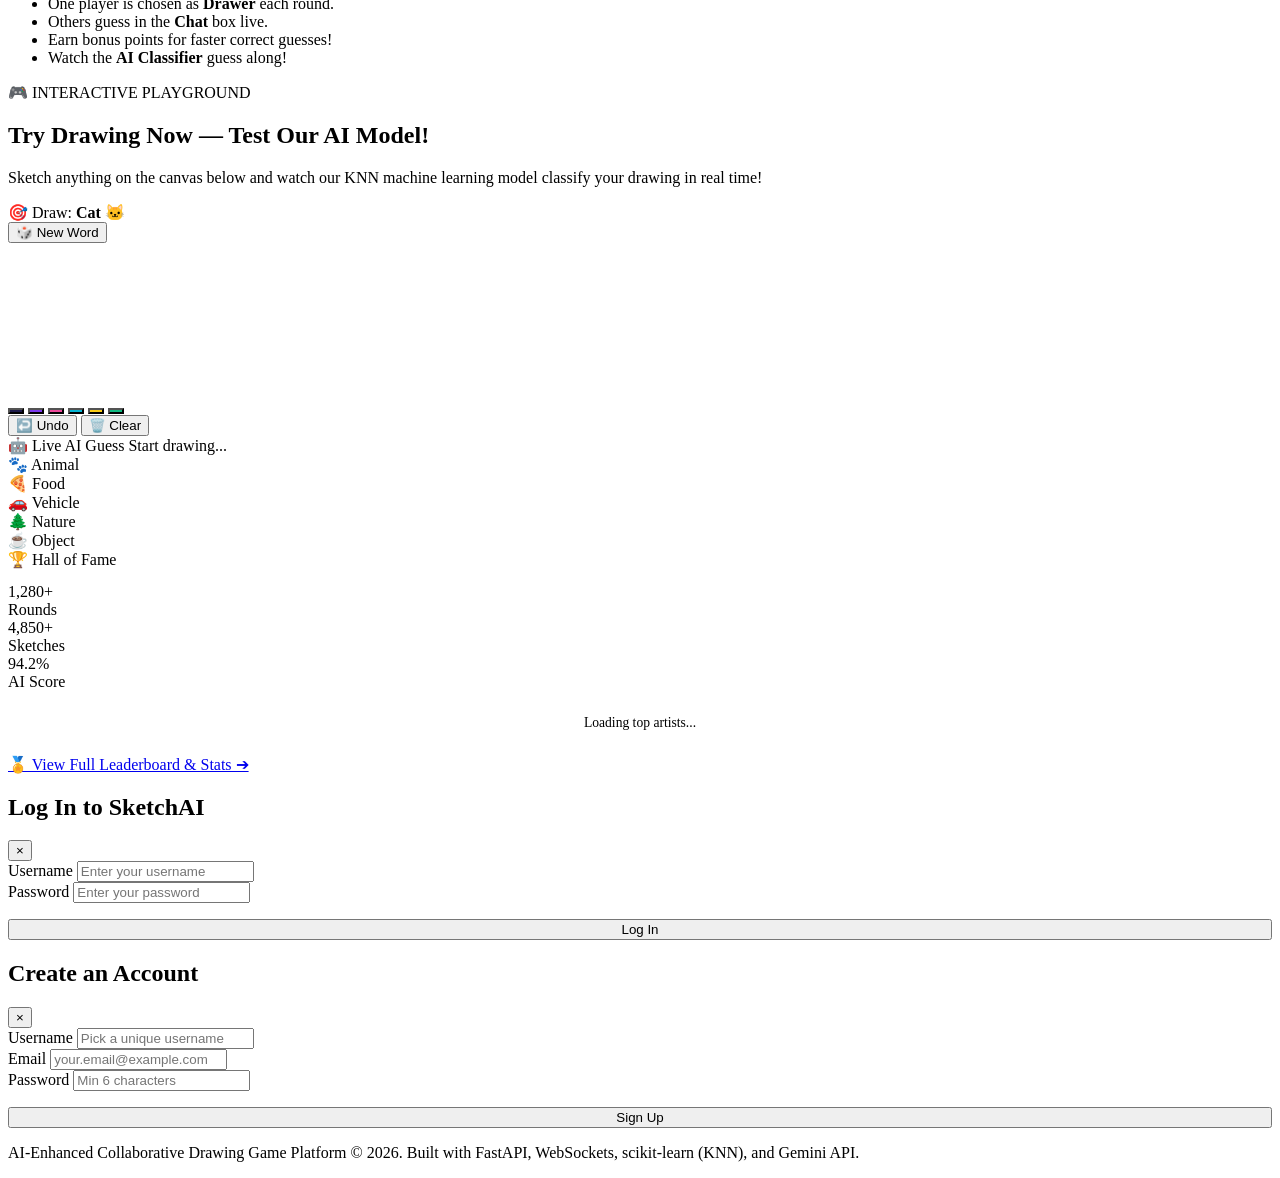
==== commit 02064c37: "Add interactive Doodle Playground with live AI classification and Hall of Fame arena to fill bottom " ====
--- a/Frontend/index.html
+++ b/Frontend/index.html
@@ -479,6 +479,122 @@
 
       </section>
     </div>
+
+    <!-- ===================================================================
+         INTERACTIVE ARENA: DOODLE PLAYGROUND & LIVE HALL OF FAME
+         =================================================================== -->
+    <section class="interactive-arena-section" id="doodle-playground">
+      <div class="arena-header">
+        <div class="arena-tag">
+          <span>🎮</span> INTERACTIVE PLAYGROUND
+        </div>
+        <h2 class="arena-title">Try Drawing Now — Test Our AI Model!</h2>
+        <p class="arena-subtitle">Sketch anything on the canvas below and watch our KNN machine learning model classify your drawing in real time!</p>
+      </div>
+
+      <div class="arena-grid">
+        <!-- Interactive Drawing Canvas Card -->
+        <div class="arena-toy-card playground-card">
+          <div class="playground-top-bar">
+            <div class="prompt-challenge-pill">
+              <span>🎯 Draw:</span>
+              <strong id="playground-prompt-word">Cat 🐱</strong>
+            </div>
+            <button class="btn-new-prompt" id="btn-cycle-prompt" type="button">
+              <span>🎲</span> New Word
+            </button>
+          </div>
+
+          <!-- Canvas Surface -->
+          <div class="playground-canvas-wrapper" id="playground-canvas-box">
+            <canvas id="playground-canvas"></canvas>
+          </div>
+
+          <!-- Drawing Tools & Actions -->
+          <div class="playground-tools-bar">
+            <!-- Color Swatches -->
+            <div class="color-swatches-group">
+              <button type="button" class="color-dot-btn active" data-color="#1E1B4B" style="background:#1E1B4B;" title="Black"></button>
+              <button type="button" class="color-dot-btn" data-color="#7C3AED" style="background:#7C3AED;" title="Purple"></button>
+              <button type="button" class="color-dot-btn" data-color="#EC4899" style="background:#EC4899;" title="Pink"></button>
+              <button type="button" class="color-dot-btn" data-color="#06B6D4" style="background:#06B6D4;" title="Cyan"></button>
+              <button type="button" class="color-dot-btn" data-color="#FACC15" style="background:#FACC15;" title="Yellow"></button>
+              <button type="button" class="color-dot-btn" data-color="#10B981" style="background:#10B981;" title="Green"></button>
+            </div>
+
+            <!-- Canvas Action Buttons -->
+            <div class="canvas-actions-group">
+              <button type="button" class="canvas-tool-btn" id="btn-pg-undo">↩️ Undo</button>
+              <button type="button" class="canvas-tool-btn" id="btn-pg-clear">🗑️ Clear</button>
+            </div>
+          </div>
+
+          <!-- Live AI Classifier Output -->
+          <div class="playground-ai-output">
+            <div class="ai-output-headline">
+              <span class="ai-output-title">
+                <span>🤖</span> Live AI Guess
+              </span>
+              <span class="ai-prediction-badge-lg" id="pg-ai-badge">Start drawing...</span>
+            </div>
+
+            <div class="category-bars-row">
+              <div class="cat-bar-item">
+                <span class="cat-bar-label">🐾 Animal</span>
+                <div class="cat-bar-track"><div class="cat-bar-fill" id="bar-animal" style="width: 20%;"></div></div>
+              </div>
+              <div class="cat-bar-item">
+                <span class="cat-bar-label">🍕 Food</span>
+                <div class="cat-bar-track"><div class="cat-bar-fill" id="bar-food" style="width: 20%;"></div></div>
+              </div>
+              <div class="cat-bar-item">
+                <span class="cat-bar-label">🚗 Vehicle</span>
+                <div class="cat-bar-track"><div class="cat-bar-fill" id="bar-vehicle" style="width: 20%;"></div></div>
+              </div>
+              <div class="cat-bar-item">
+                <span class="cat-bar-label">🌲 Nature</span>
+                <div class="cat-bar-track"><div class="cat-bar-fill" id="bar-nature" style="width: 20%;"></div></div>
+              </div>
+              <div class="cat-bar-item">
+                <span class="cat-bar-label">☕ Object</span>
+                <div class="cat-bar-track"><div class="cat-bar-fill" id="bar-object" style="width: 20%;"></div></div>
+              </div>
+            </div>
+          </div>
+        </div>
+
+        <!-- Hall of Fame & Community Arena Card -->
+        <div class="arena-toy-card leaderboard-arena-card">
+          <div class="card-pill-header pill-purple" style="margin-bottom: 0.85rem;">
+            <span>🏆</span> Hall of Fame
+          </div>
+
+          <div class="stats-banner-grid">
+            <div class="stat-box-toy">
+              <div class="stat-box-val">1,280+</div>
+              <div class="stat-box-lbl">Rounds</div>
+            </div>
+            <div class="stat-box-toy">
+              <div class="stat-box-val">4,850+</div>
+              <div class="stat-box-lbl">Sketches</div>
+            </div>
+            <div class="stat-box-toy">
+              <div class="stat-box-val">94.2%</div>
+              <div class="stat-box-lbl">AI Score</div>
+            </div>
+          </div>
+
+          <!-- Dynamic Leaderboard Items -->
+          <div class="leaderboard-list" id="home-leaderboard-list">
+            <div style="text-align:center; padding:1.5rem; color:var(--ink-dim); font-size:0.85rem;">Loading top artists...</div>
+          </div>
+
+          <a href="/dashboard" class="btn-full-leaderboard">
+            <span>🏅</span> View Full Leaderboard & Stats ➔
+          </a>
+        </div>
+      </div>
+    </section>
   </main>
 
   <!-- Login Modal -->
@@ -715,6 +831,255 @@
         star.style.transform = `translate(${moveX * factor}px, ${moveY * factor}px)`;
       });
     });
+
+    // =========================================================================
+    // INTERACTIVE DOODLE PLAYGROUND LOGIC
+    // =========================================================================
+    (function initPlayground() {
+      const canvas = document.getElementById('playground-canvas');
+      const box = document.getElementById('playground-canvas-box');
+      if (!canvas || !box) return;
+
+      const ctx = canvas.getContext('2d');
+      let isDrawing = false;
+      let currentColor = '#1E1B4B';
+      let strokeWidth = 4;
+      let strokes = []; // stores [ [xs], [ys] ] for ML
+      let strokeHistory = []; // stores canvas states or stroke objects for undo
+
+      const prompts = [
+        { word: 'Cat 🐱', category: 'Animal' },
+        { word: 'Pizza 🍕', category: 'Food' },
+        { word: 'Tree 🌲', category: 'Nature' },
+        { word: 'Car 🚗', category: 'Vehicle' },
+        { word: 'Cup ☕', category: 'Object' },
+        { word: 'Apple 🍎', category: 'Food' },
+        { word: 'Sun ☀️', category: 'Nature' },
+        { word: 'Airplane ✈️', category: 'Vehicle' },
+        { word: 'Fish 🐟', category: 'Animal' },
+        { word: 'Clock ⏰', category: 'Object' }
+      ];
+      let currentPromptIdx = 0;
+
+      function resizePlayground() {
+        const rect = box.getBoundingClientRect();
+        canvas.width = rect.width;
+        canvas.height = rect.height;
+        redrawAll();
+      }
+      window.addEventListener('resize', resizePlayground);
+      setTimeout(resizePlayground, 100);
+
+      // Cycle prompt button
+      document.getElementById('btn-cycle-prompt')?.addEventListener('click', () => {
+        currentPromptIdx = (currentPromptIdx + 1) % prompts.length;
+        const promptObj = prompts[currentPromptIdx];
+        const el = document.getElementById('playground-prompt-word');
+        if (el) el.textContent = promptObj.word;
+      });
+
+      // Color picker
+      document.querySelectorAll('.color-dot-btn').forEach(btn => {
+        btn.addEventListener('click', () => {
+          document.querySelectorAll('.color-dot-btn').forEach(b => b.classList.remove('active'));
+          btn.classList.add('active');
+          currentColor = btn.getAttribute('data-color') || '#1E1B4B';
+        });
+      });
+
+      let currentStrokePoints = { xs: [], ys: [] };
+
+      function getCoords(e) {
+        const rect = canvas.getBoundingClientRect();
+        const clientX = e.touches ? e.touches[0].clientX : e.clientX;
+        const clientY = e.touches ? e.touches[0].clientY : e.clientY;
+        return {
+          x: clientX - rect.left,
+          y: clientY - rect.top
+        };
+      }
+
+      function startDraw(e) {
+        e.preventDefault();
+        isDrawing = true;
+        const { x, y } = getCoords(e);
+        currentStrokePoints = { xs: [x], ys: [y], color: currentColor, width: strokeWidth };
+        ctx.beginPath();
+        ctx.moveTo(x, y);
+      }
+
+      function draw(e) {
+        if (!isDrawing) return;
+        e.preventDefault();
+        const { x, y } = getCoords(e);
+        currentStrokePoints.xs.push(x);
+        currentStrokePoints.ys.push(y);
+
+        ctx.strokeStyle = currentColor;
+        ctx.lineWidth = strokeWidth;
+        ctx.lineCap = 'round';
+        ctx.lineJoin = 'round';
+        ctx.lineTo(x, y);
+        ctx.stroke();
+      }
+
+      function endDraw(e) {
+        if (!isDrawing) return;
+        isDrawing = false;
+        if (currentStrokePoints.xs.length >= 2) {
+          strokeHistory.push(JSON.parse(JSON.stringify(currentStrokePoints)));
+          strokes.push([currentStrokePoints.xs, currentStrokePoints.ys]);
+          predictPlaygroundSketch();
+        }
+      }
+
+      canvas.addEventListener('mousedown', startDraw);
+      canvas.addEventListener('mousemove', draw);
+      window.addEventListener('mouseup', endDraw);
+
+      canvas.addEventListener('touchstart', startDraw, { passive: false });
+      canvas.addEventListener('touchmove', draw, { passive: false });
+      window.addEventListener('touchend', endDraw);
+
+      // Undo
+      document.getElementById('btn-pg-undo')?.addEventListener('click', () => {
+        if (strokeHistory.length > 0) {
+          strokeHistory.pop();
+          strokes.pop();
+          redrawAll();
+          if (strokes.length > 0) {
+            predictPlaygroundSketch();
+          } else {
+            resetCategoryBars();
+          }
+        }
+      });
+
+      // Clear
+      document.getElementById('btn-pg-clear')?.addEventListener('click', () => {
+        strokeHistory = [];
+        strokes = [];
+        ctx.clearRect(0, 0, canvas.width, canvas.height);
+        resetCategoryBars();
+      });
+
+      function redrawAll() {
+        ctx.clearRect(0, 0, canvas.width, canvas.height);
+        strokeHistory.forEach(s => {
+          if (s.xs.length < 2) return;
+          ctx.beginPath();
+          ctx.strokeStyle = s.color || '#1E1B4B';
+          ctx.lineWidth = s.width || 4;
+          ctx.lineCap = 'round';
+          ctx.lineJoin = 'round';
+          ctx.moveTo(s.xs[0], s.ys[0]);
+          for (let i = 1; i < s.xs.length; i++) {
+            ctx.lineTo(s.xs[i], s.ys[i]);
+          }
+          ctx.stroke();
+        });
+      }
+
+      function resetCategoryBars() {
+        const badge = document.getElementById('pg-ai-badge');
+        if (badge) badge.textContent = 'Start drawing...';
+        ['animal', 'food', 'vehicle', 'nature', 'object'].forEach(cat => {
+          const bar = document.getElementById(`bar-${cat}`);
+          if (bar) bar.style.width = '20%';
+        });
+      }
+
+      async function predictPlaygroundSketch() {
+        if (strokes.length === 0) return;
+        try {
+          const res = await api.predictSketch(strokes);
+          if (res && res.predicted_category) {
+            const badge = document.getElementById('pg-ai-badge');
+            const confPct = Math.round((res.confidence || 0.8) * 100);
+            if (badge) badge.textContent = `${res.predicted_category} (${confPct}%)`;
+
+            // Update category probability bars
+            const probs = res.probabilities || {};
+            for (const [catName, prob] of Object.entries(probs)) {
+              const lower = catName.toLowerCase();
+              const bar = document.getElementById(`bar-${lower}`);
+              if (bar) {
+                const widthPct = Math.max(8, Math.round(prob * 100));
+                bar.style.width = `${widthPct}%`;
+              }
+            }
+
+            // Check if matches prompt
+            const activePrompt = prompts[currentPromptIdx];
+            if (activePrompt && activePrompt.category.toLowerCase() === res.predicted_category.toLowerCase() && confPct >= 65) {
+              fireConfetti();
+              showToast(`🎯 Spot on! AI guessed your ${activePrompt.word}!`, 'success');
+            }
+          }
+        } catch (err) {
+          console.warn('Playground predict:', err);
+        }
+      }
+    })();
+
+    // =========================================================================
+    // LIVE COMMUNITY LEADERBOARD FETCHER
+    // =========================================================================
+    (function initHomeLeaderboard() {
+      const container = document.getElementById('home-leaderboard-list');
+      if (!container) return;
+
+      api.getLeaderboard(5).then(players => {
+        if (!players || players.length === 0) {
+          container.innerHTML = `
+            <div class="leaderboard-item">
+              <div class="lb-player-left">
+                <span class="lb-rank-badge">🥇</span>
+                <div class="lb-avatar">S</div>
+                <span class="lb-player-name">Shivaani</span>
+              </div>
+              <span class="lb-player-score">1,168 pts</span>
+            </div>
+            <div class="leaderboard-item">
+              <div class="lb-player-left">
+                <span class="lb-rank-badge">🥈</span>
+                <div class="lb-avatar">G</div>
+                <span class="lb-player-name">gamer_5577</span>
+              </div>
+              <span class="lb-player-score">320 pts</span>
+            </div>
+            <div class="leaderboard-item">
+              <div class="lb-player-left">
+                <span class="lb-rank-badge">🥉</span>
+                <div class="lb-avatar">C</div>
+                <span class="lb-player-name">coder_sam</span>
+              </div>
+              <span class="lb-player-score">250 pts</span>
+            </div>
+          `;
+          return;
+        }
+
+        const medals = ['🥇', '🥈', '🥉', '🏅', '🎖️'];
+        container.innerHTML = players.map((p, idx) => {
+          const medal = medals[idx] || `#${idx + 1}`;
+          const initial = (p.username || 'P')[0].toUpperCase();
+          const score = (p.total_score || 0).toLocaleString();
+          return `
+            <div class="leaderboard-item">
+              <div class="lb-player-left">
+                <span class="lb-rank-badge">${medal}</span>
+                <div class="lb-avatar">${initial}</div>
+                <span class="lb-player-name">${p.username}</span>
+              </div>
+              <span class="lb-player-score">${score} pts</span>
+            </div>
+          `;
+        }).join('');
+      }).catch(() => {
+        container.innerHTML = `<div style="text-align:center; padding:1rem; color:var(--ink-dim); font-size:0.85rem;">Play a game to set the high score!</div>`;
+      });
+    })();
   </script>
 </body>
 </html>
